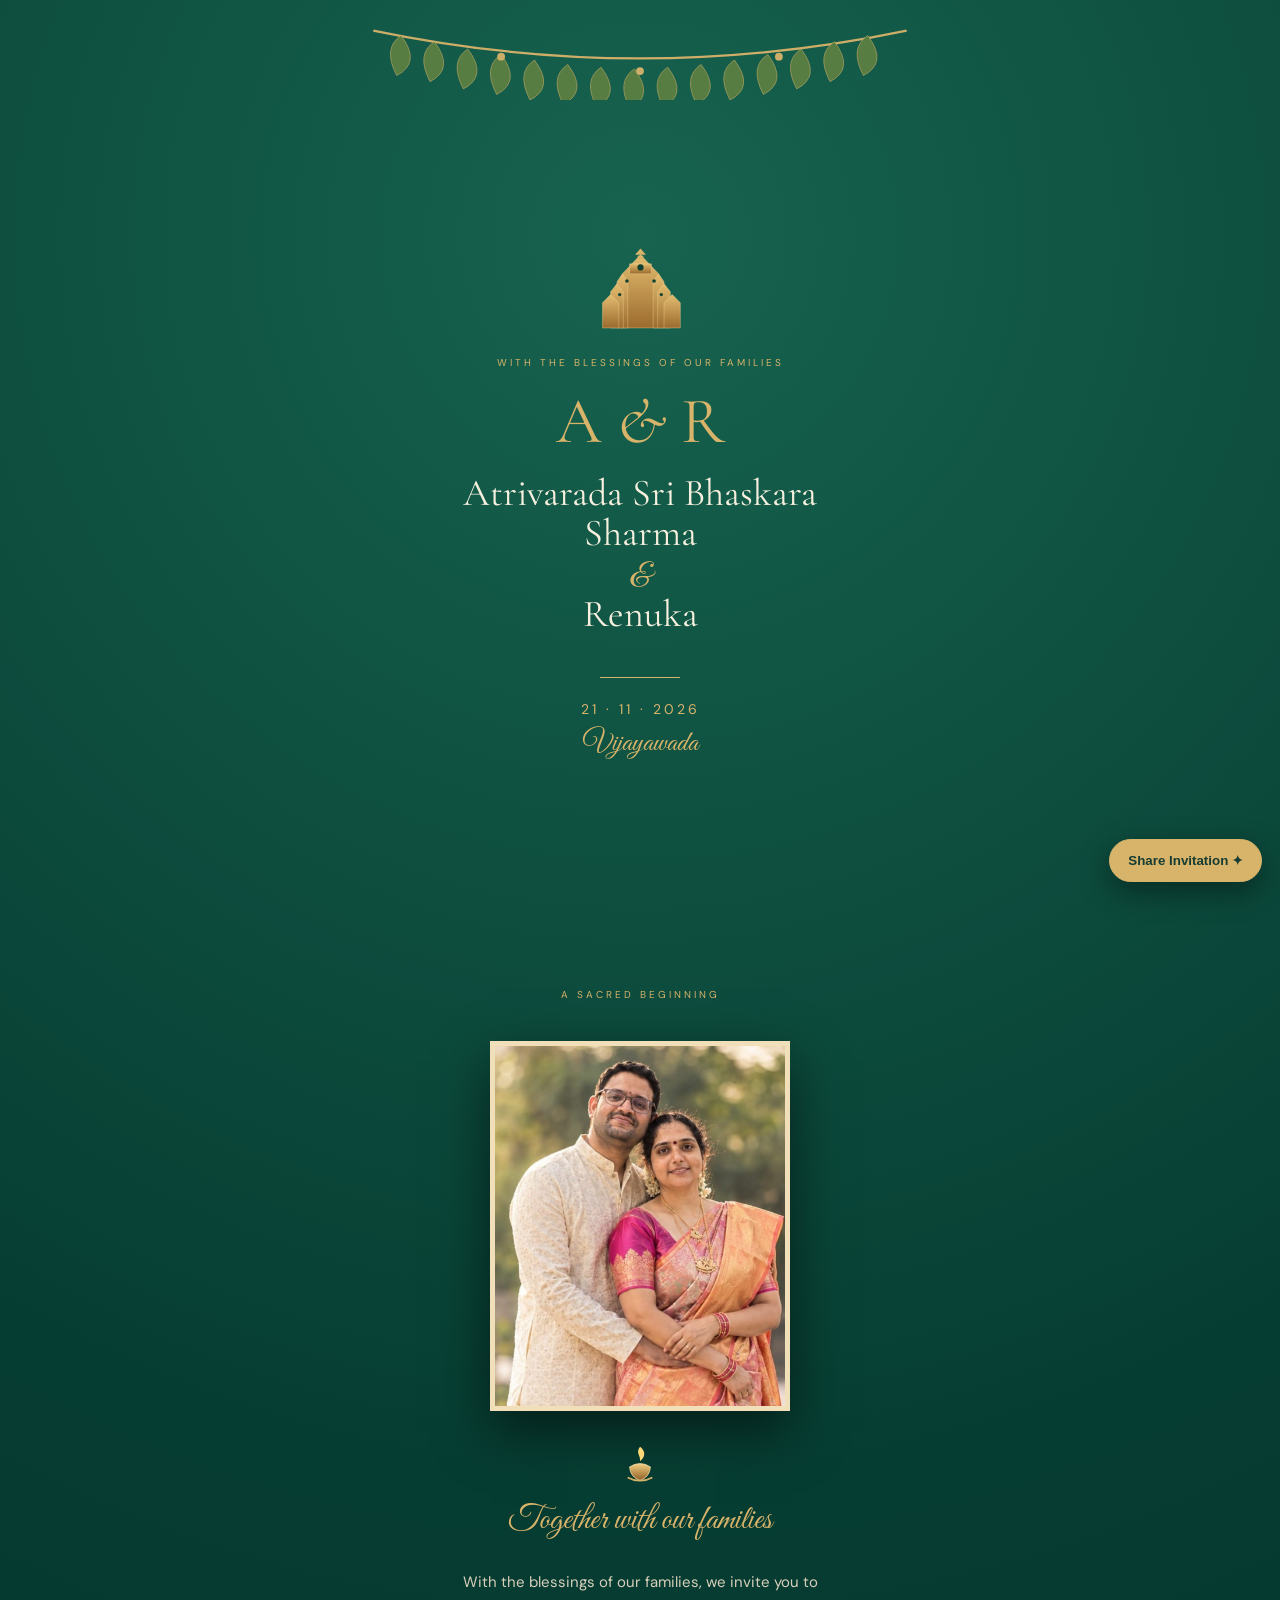
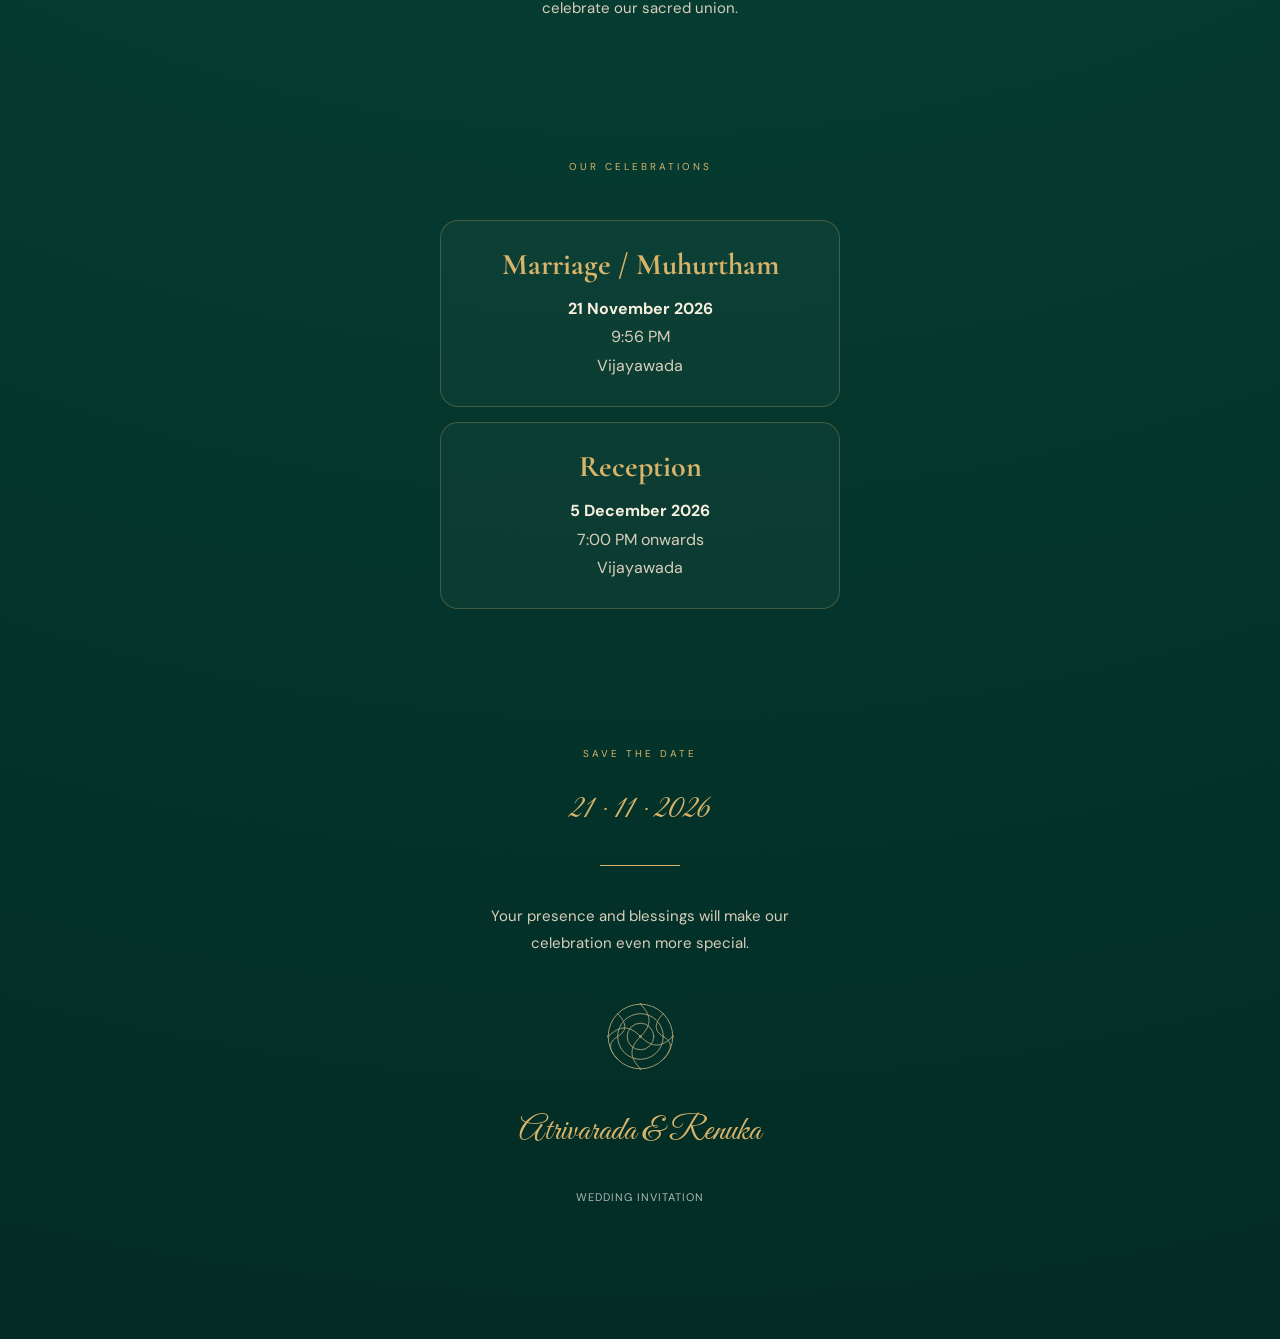
==== i/atrivarada-renuka/index.html @ 67391117 "initial commit" ====
<!doctype html>
<html lang="en">
<head>
<meta charset="utf-8">
<meta name="viewport" content="width=device-width,initial-scale=1">
<meta name="theme-color" content="#042d25">
<meta property="og:title" content="Atrivarada & Renuka — Wedding Invitation">
<meta property="og:description" content="With the blessings of our families, we invite you to celebrate our sacred union.">
<meta property="og:type" content="website">
<title>Atrivarada & Renuka — Wedding Invitation</title>
<link rel="stylesheet" href="../../style.css">
<style>
.public-body{margin:0;background:#021e19;color:#f8f0df;font-family:'DM Sans',sans-serif}
.public-wrap{min-height:100vh;background:radial-gradient(circle at 50% 8%,#17634f,#063d32 45%,#022b24);overflow:hidden}
.public-top{position:relative;height:100px;background:url('../../assets/thoranam.svg') top center/100% 100px no-repeat;opacity:.95}
.public-shell{width:min(520px,100%);margin:0 auto;padding:0 18px 55px;box-sizing:border-box}
.public-card{min-height:calc(100vh - 100px);display:flex;flex-direction:column;align-items:center;text-align:center;justify-content:center;padding:35px 10px;box-sizing:border-box}
.public-card + .public-card{min-height:auto;padding-top:80px}
.public-gopuram{width:145px;height:105px;object-fit:contain;margin-bottom:5px}
.public-kicker{font-size:10px;letter-spacing:3px;color:#d8b36a;margin:8px 0 20px}
.public-monogram{font-family:'Cormorant Garamond',serif;font-size:65px;color:#d8b36a;line-height:1}
.public-names{font-family:'Cormorant Garamond',serif;font-size:38px;line-height:1.05;margin:20px 0}
.public-names i,.public-script{font-family:'Great Vibes',cursive;color:#d8b36a;font-weight:400}
.public-line{width:80px;height:1px;background:#d8b36a;margin:22px auto}
.public-date{font-size:14px;letter-spacing:3px;color:#d8b36a}
.public-city{font-family:'Great Vibes',cursive;font-size:29px;color:#d8b36a;margin-top:7px}
.public-photo{width:min(300px,82vw);height:370px;border:5px solid #f1dfb9;box-shadow:0 20px 50px #0008;margin:20px 0 28px;overflow:hidden;background:#174c3f}
.public-photo img{width:100%;height:100%;object-fit:cover}
.public-script{font-size:34px;margin:8px 0 12px}
.public-copy{max-width:360px;color:#d8cfbb;line-height:1.75;font-size:15px}
.public-events{width:100%;max-width:400px;margin-top:12px}
.public-event{border:1px solid #d8b36a44;border-radius:18px;padding:25px 18px;margin:15px 0;background:#ffffff08}
.public-event h2{font-family:'Cormorant Garamond',serif;font-size:30px;color:#d8b36a;margin:0 0 12px}
.public-event p{margin:0;color:#d8cfbb;line-height:1.8}
.public-event strong{color:#f8f0df}
.public-final{padding-bottom:80px}
.public-kolam{width:95px;height:95px;opacity:.7;margin:18px 0}
.public-share{position:fixed;right:18px;bottom:18px;border:1px solid #d8b36a;background:#d8b36a;color:#173c32;border-radius:999px;padding:13px 18px;font-weight:800;box-shadow:0 10px 30px #0006;cursor:pointer;z-index:20}
.public-toast{position:fixed;left:50%;bottom:78px;transform:translateX(-50%) translateY(15px);background:#fff;color:#173c32;padding:10px 15px;border-radius:999px;font-size:12px;opacity:0;pointer-events:none;transition:.25s;z-index:21;white-space:nowrap}
.public-toast.show{opacity:1;transform:translateX(-50%) translateY(0)}
.public-note{font-size:11px;letter-spacing:1px;color:#aeb9b3;margin-top:25px}
@media(max-width:600px){.public-top{height:75px;background-size:100% 75px}.public-card{min-height:calc(100vh - 75px)}.public-names{font-size:33px}.public-photo{height:340px}.public-share{right:12px;bottom:12px}}
</style>
</head>
<body class="public-body">
<div class="public-wrap">
  <div class="public-top" aria-hidden="true"></div>
  <main class="public-shell">
    <section class="public-card">
      <img class="public-gopuram" src="../../assets/gopuram.svg" alt="Temple gopuram">
      <div class="public-kicker">WITH THE BLESSINGS OF OUR FAMILIES</div>
      <div class="public-monogram">A <i>&amp;</i> R</div>
      <div class="public-names">Atrivarada Sri Bhaskara Sharma<br><span class="public-script">&amp;</span><br>Renuka</div>
      <div class="public-line"></div>
      <div class="public-date">21 · 11 · 2026</div>
      <div class="public-city">Vijayawada</div>
    </section>

    <section class="public-card">
      <div class="public-kicker">A SACRED BEGINNING</div>
      <div class="public-photo"><img src="../../assets/couple-photo.jpg" alt="Atrivarada and Renuka"></div>
      <img src="../../assets/diya.svg" alt="Brass diya" style="width:42px;height:52px;object-fit:contain">
      <div class="public-script">Together with our families</div>
      <p class="public-copy">With the blessings of our families, we invite you to celebrate our sacred union.</p>
    </section>

    <section class="public-card">
      <div class="public-kicker">OUR CELEBRATIONS</div>
      <div class="public-events">
        <div class="public-event"><h2>Marriage / Muhurtham</h2><p><strong>21 November 2026</strong><br>9:56 PM<br>Vijayawada</p></div>
        <div class="public-event"><h2>Reception</h2><p><strong>5 December 2026</strong><br>7:00 PM onwards<br>Vijayawada</p></div>
      </div>
    </section>

    <section class="public-card public-final">
      <div class="public-kicker">SAVE THE DATE</div>
      <div class="public-script">21 · 11 · 2026</div>
      <div class="public-line"></div>
      <p class="public-copy">Your presence and blessings will make our celebration even more special.</p>
      <img class="public-kolam" src="../../assets/kolam.svg" alt="Kolam pattern">
      <div class="public-script">Atrivarada &amp; Renuka</div>
      <div class="public-note">WEDDING INVITATION</div>
    </section>
  </main>
  <button class="public-share" id="shareBtn">Share Invitation ✦</button>
  <div class="public-toast" id="toast">Invitation link copied</div>
</div>
<script>
const shareData={title:'Atrivarada & Renuka — Wedding Invitation',text:'You are warmly invited to celebrate the wedding of Atrivarada & Renuka.',url:window.location.href};
document.getElementById('shareBtn').addEventListener('click',async()=>{
 try{
  if(navigator.share){await navigator.share(shareData);return;}
  await navigator.clipboard.writeText(window.location.href);
  const t=document.getElementById('toast');t.classList.add('show');setTimeout(()=>t.classList.remove('show'),2200);
 }catch(e){}
});
</script>
</body>
</html>
---- style.css ----
@import url('https://fonts.googleapis.com/css2?family=Cormorant+Garamond:wght@400;500;600&family=DM+Sans:wght@400;500;600;700&family=Great+Vibes&display=swap');
:root{--ink:#17241f;--muted:#68756f;--line:#dfe5e1;--green:#063d32;--deep:#022b24;--gold:#d8b36a;--cream:#fff7e5;--soft:#f3f6f3}
*{box-sizing:border-box}html{scroll-behavior:smooth}body{margin:0;background:#f5f7f5;color:var(--ink);font-family:'DM Sans',sans-serif}.topbar{height:72px;background:#fff;display:flex;align-items:center;gap:30px;padding:0 5vw;border-bottom:1px solid var(--line);position:sticky;top:0;z-index:40}.brand{font-weight:700;color:var(--ink);text-decoration:none;font-size:19px}.brand span{color:var(--gold)}nav{display:flex;gap:24px;flex:1}nav a{color:#53605b;text-decoration:none;font-size:14px}.nav-cta,.primary{border:0;background:var(--green);color:#fff;border-radius:10px;padding:12px 18px;font-weight:600;cursor:pointer}.secondary{display:inline-flex;align-items:center;justify-content:center;text-decoration:none;border:1px solid #cfd8d3;background:#fff;color:var(--ink);border-radius:10px;padding:11px 17px;cursor:pointer}
.hero{min-height:720px;padding:90px 7vw;display:grid;grid-template-columns:1.05fr .95fr;align-items:center;background:linear-gradient(135deg,#fbfcfa,#edf2ee)}.eyebrow{font-size:11px;letter-spacing:3px;color:#75817c;font-weight:700}.hero h1{font-family:'Cormorant Garamond';font-weight:500;font-size:clamp(52px,7vw,88px);line-height:.9;margin:20px 0}.hero h1 em{font-family:'Great Vibes';font-size:1.05em;color:#9b7029}.hero p{max-width:570px;color:#5f6c66;font-size:18px;line-height:1.7}.hero-actions{display:flex;gap:12px;margin:28px 0;flex-wrap:wrap}.trust{font-size:12px;color:#7d8a84}.trust span{color:var(--gold)}
.hero-showcase{display:flex;justify-content:center;position:relative}.glow{position:absolute;width:330px;height:330px;background:#d8b36a33;filter:blur(65px);border-radius:50%}.show-phone,.phone{background:#101614;border:8px solid #101614;border-radius:36px;padding:6px;box-shadow:0 28px 70px #14372c30;position:relative}.show-phone{width:310px;transform:rotate(3deg)}.show-screen{height:560px;border-radius:27px;background:radial-gradient(circle at 50% 15%,#17634f,#063d32 55%,#022b24);color:var(--cream);display:flex;align-items:center;justify-content:center;flex-direction:column;text-align:center;padding:25px}.temple-top,.p-temple{font-size:25px;color:var(--gold);letter-spacing:4px}.show-kicker,.p-kicker{font-size:8px;letter-spacing:3px;color:var(--gold);margin-top:25px}.show-monogram{font-family:'Cormorant Garamond';font-size:78px;color:var(--gold);margin:20px}.show-monogram i,.p-monogram i{font-family:'Great Vibes';font-size:38px}.show-names{font-family:'Cormorant Garamond';font-size:28px;line-height:1.05}.show-names span{font-family:'Great Vibes';color:var(--gold);font-size:25px}.gold-line{width:90px;height:1px;background:var(--gold);margin:18px auto}.show-date{letter-spacing:2px;color:var(--gold)}.show-place,.art-place{font-family:'Great Vibes';font-size:29px;color:var(--gold);margin-top:5px}.mandapam{margin-top:32px;color:#d8b36a99;font-size:24px}
.section,.builder-section{padding:90px 7vw;max-width:1400px;margin:auto}.section-head{display:flex;justify-content:space-between;align-items:end;margin-bottom:35px}.section h2,.builder-section h2{font-family:'Cormorant Garamond';font-size:50px;font-weight:500;margin:10px 0}.pill{padding:8px 12px;background:#fff;border:1px solid var(--line);border-radius:999px;font-size:12px;color:#65716c}
.template-grid{display:grid;grid-template-columns:repeat(3,1fr);gap:22px}.template-card{background:#fff;border:1px solid var(--line);border-radius:16px;overflow:hidden;transition:.25s}.template-card:hover,.template-card.selected{transform:translateY(-4px);box-shadow:0 16px 38px #172b2220}.template-art{height:390px;display:flex;flex-direction:column;align-items:center;justify-content:center;text-align:center;position:relative;overflow:hidden}.template-art:before,.show-screen:before,.phone-screen:before{content:"";position:absolute;inset:12px;border:1px solid #d8b36a55;border-radius:18px;pointer-events:none}.emerald{background:radial-gradient(circle at 50% 10%,#17634f,#063d32 55%,#022b24);color:var(--cream)}.maroon{background:radial-gradient(circle at 50% 10%,#8d333a,#4b161d 60%,#290a10);color:#fff3e6}.ivory{background:linear-gradient(135deg,#fffaf0,#eadfc9);color:#382f27}.arch{font-size:25px;color:var(--gold);margin-bottom:18px}.art-kicker{font-size:8px;letter-spacing:3px;opacity:.8}.art-names{font-family:'Cormorant Garamond';font-size:37px;line-height:.95;margin:24px 0}.art-names i{font-family:'Great Vibes';font-size:26px;color:var(--gold)}.art-date{font-size:11px;letter-spacing:2px}.template-info{padding:17px;display:flex;justify-content:space-between;align-items:center;gap:10px}.template-info h3{margin:0 0 5px;font-size:16px}.template-info p{margin:0;color:var(--muted);font-size:12px}.use-template{background:none;border:0;color:#356b59;font-weight:700;font-size:12px;cursor:pointer}
.builder-section{background:#eff3f0;max-width:none}.builder-section>.section-head,.builder{max-width:1250px;margin-left:auto;margin-right:auto}.builder{display:grid;grid-template-columns:1fr 1fr;gap:35px;align-items:start}.editor{background:#fff;border:1px solid var(--line);border-radius:18px;padding:22px}.editor-tabs{display:flex;gap:5px;border-bottom:1px solid var(--line);padding-bottom:12px;margin-bottom:20px;overflow:auto}.tab{white-space:nowrap;border:0;background:#f3f6f3;padding:9px 11px;border-radius:8px;color:#68746f;cursor:pointer}.tab.active{background:#e1ede7;color:#214d3d;font-weight:700}.tab-panel{display:none}.tab-panel.active{display:block}.editor label{display:block;font-size:12px;color:#65716c;margin:14px 0}.editor input,.editor textarea,.editor select{display:block;width:100%;margin-top:6px;border:1px solid #d5ddd8;border-radius:9px;padding:12px;background:#fff;font-size:15px}.editor textarea{min-height:90px;resize:vertical}.event-editor{padding:14px;border:1px solid var(--line);border-radius:12px;margin-bottom:12px}.event-editor>b{font-family:'Cormorant Garamond';font-size:22px;color:var(--green)}.helper{font-size:12px;color:#8a9690;line-height:1.5;margin-top:10px}.photo-preview{height:170px;border:1px dashed #b9c6bf;border-radius:12px;margin-top:15px;display:flex;align-items:center;justify-content:center;color:#87938d;overflow:hidden}.photo-preview img{width:100%;height:100%;object-fit:cover}.publish-box{text-align:center;padding:35px 10px}.publish-icon{font-size:34px;color:var(--gold)}.publish-box h3{font-family:'Cormorant Garamond';font-size:30px}.publish-box p{color:var(--muted);font-size:14px;line-height:1.6}.generated{margin-top:15px;color:#356b59;font-size:13px;word-break:break-all}.editor-footer{display:flex;justify-content:space-between;margin-top:20px}
.preview-area{display:flex;flex-direction:column;align-items:center}.preview-label{font-size:10px;letter-spacing:2px;color:#7a8781;margin-bottom:10px}.phone{width:min(370px,100%);padding:7px}.phone-screen{min-height:670px;border-radius:27px;background:radial-gradient(circle at 50% 12%,#17634f,#063d32 52%,#022b24);color:var(--cream);position:relative;overflow:hidden}.preview-page{display:none;min-height:670px;padding:45px 24px 30px;align-items:center;justify-content:center;flex-direction:column;text-align:center;animation:pageIn .55s ease}.preview-page.active{display:flex}@keyframes pageIn{from{opacity:0;transform:translateY(12px)}to{opacity:1;transform:none}}.p-monogram{font-family:'Cormorant Garamond';font-size:66px;color:var(--gold);margin:20px}.p-names{font-family:'Cormorant Garamond';font-size:24px;line-height:1.08;max-width:270px}.p-names i{color:var(--gold)}.p-line{width:70px;height:1px;background:var(--gold);margin:17px}.p-date{color:var(--gold);letter-spacing:2px}.p-city{font-family:'Great Vibes';font-size:27px;color:var(--gold);margin-top:6px}.preview-open{margin-top:30px;border:1px solid var(--gold);background:#d8b36a16;color:var(--cream);border-radius:999px;padding:12px 20px;cursor:pointer}.story-photo{width:175px;height:220px;border:5px solid #f1dfb9;background:linear-gradient(145deg,#174c3f,#927044);display:flex;align-items:center;justify-content:center;font-family:'Cormorant Garamond';font-size:21px;white-space:pre-line;overflow:hidden;box-shadow:0 16px 35px #0007}.story-photo img{width:100%;height:100%;object-fit:cover}.p-script{font-family:'Great Vibes';font-size:31px;color:var(--gold);margin-top:22px}.story-page p,.final-page p{max-width:270px;color:#d8cfbb;line-height:1.6;font-size:14px}.events-page h3{font-family:'Cormorant Garamond';font-size:28px;color:var(--gold);margin:22px 0 5px}.events-page p{font-size:13px;line-height:1.6;color:#d8cfbb}.events-page p b{color:var(--cream)}.event-divider{color:var(--gold);margin:12px}.countdown{display:flex;gap:7px;margin:22px 0}.countdown span{border:1px solid #d8b36a55;border-radius:10px;padding:9px 7px;min-width:55px}.countdown b{display:block;color:var(--gold);font-size:22px}.countdown small{font-size:8px;letter-spacing:1px}.lotus{font-size:30px;color:var(--gold);margin:20px}.preview-controls{display:flex;gap:14px;align-items:center;margin-top:14px}.preview-controls button{width:40px;height:40px;border-radius:50%;border:1px solid #c8d2cd;background:#fff;cursor:pointer}.preview-controls div{display:flex;gap:5px}.preview-controls span{width:6px;height:6px;border-radius:50%;background:#c5cec9}.preview-controls span.active{background:var(--gold)}
.pricing{background:#fff}.price-grid{display:grid;grid-template-columns:repeat(3,1fr);gap:18px}.price{border:1px solid var(--line);border-radius:16px;padding:28px;background:#fff}.price.featured{border:2px solid var(--gold)}.price span{font-size:10px;letter-spacing:2px;color:#8a9690}.price h3{font-family:'Cormorant Garamond';font-size:30px;margin:12px 0}.price strong{font-size:34px}.price p{color:var(--muted);line-height:1.8;font-size:14px}.price button{margin-top:10px}footer{padding:30px 7vw;background:#15231f;color:#fff;display:flex;justify-content:space-between;font-size:13px}footer span{color:#aeb9b3}
@media(max-width:850px){nav{display:none}.hero{grid-template-columns:1fr;text-align:center;padding-top:70px}.hero p{margin-left:auto;margin-right:auto}.hero-actions{justify-content:center}.template-grid,.price-grid,.builder{grid-template-columns:1fr}.section-head{align-items:start;gap:15px;flex-direction:column}.topbar{padding:0 20px}.nav-cta{margin-left:auto}.show-phone{transform:none}.builder-section{padding-left:20px;padding-right:20px}.section{padding-left:20px;padding-right:20px}}
@media(prefers-reduced-motion:reduce){html{scroll-behavior:auto}.preview-page.active{animation:none}}

/* --- Strong South Indian visual identity --- */
body{background:#eee8dc}
.hero{position:relative;overflow:hidden}
.hero:after{content:"";position:absolute;inset:0;pointer-events:none;background:linear-gradient(90deg,transparent 0 96%,#d8b36a 96% 96.3%,transparent 96.3%),linear-gradient(0deg,transparent 0 97%,#d8b36a 97% 97.3%,transparent 97.3%);opacity:.18}
.hero-thoranam{position:absolute;top:0;left:0;right:0;z-index:2;opacity:.95}.hero-thoranam img{width:100%;height:105px;object-fit:cover;object-position:top}
.hero-copy{position:relative;z-index:3}.hero-showcase{position:relative;z-index:3}
.gopuram-mini{width:130px;height:90px;overflow:hidden;margin-bottom:-8px;opacity:.95}.gopuram-mini img{width:100%;height:100%;object-fit:contain}
.show-screen{position:relative;overflow:hidden}.show-screen:after{content:"";position:absolute;inset:25px;border:1px solid #d8b36a44;border-radius:20px;pointer-events:none}
.show-screen .show-kicker,.show-screen .show-monogram,.show-screen .show-names,.show-screen .gold-line,.show-screen .show-date,.show-screen .show-place,.show-screen .mandapam{position:relative;z-index:2}
.template-art{position:relative}.template-gopuram{position:absolute;width:145px;height:105px;top:15px;opacity:.8}.mini-kolam{position:absolute;bottom:10px;width:65px;height:65px;opacity:.55}.mini-kolam img{width:100%;height:100%}.hanging-bells{position:absolute;top:5px;left:0;right:0;display:flex;justify-content:space-around;opacity:.65}.hanging-bells img{width:45px;height:55px}.mini-diya{position:absolute;bottom:8px;right:10px;width:65px}.mini-diya img{width:100%}
.heritage{position:relative;overflow:hidden;background:radial-gradient(circle at 50% 30%,#0b4c3d,#032c25 62%,#021e19);color:var(--cream);min-height:690px;padding:85px 7vw;display:flex;justify-content:center;text-align:center}.heritage-bg{position:absolute;inset:0;background-image:url('assets/thoranam.svg');background-size:100% 125px;background-repeat:no-repeat;background-position:top center;opacity:.42}.heritage-content{position:relative;z-index:2;max-width:760px}.gold-eyebrow{color:var(--gold)}.heritage h2{font-family:'Cormorant Garamond';font-size:54px;font-weight:500;line-height:.98;margin:18px 0}.heritage h2 em{font-family:'Great Vibes';color:var(--gold);font-weight:400}.heritage p{max-width:600px;margin:0 auto;color:#d8cfbb;line-height:1.7}.heritage-motifs{display:flex;align-items:end;justify-content:center;gap:40px;height:145px}.heritage-motifs img{object-fit:contain}.heritage-motifs img:nth-child(1),.heritage-motifs img:nth-child(3){width:58px;height:78px}.heritage-motifs img:nth-child(2){width:190px;height:135px}.heritage-kolam{width:110px;height:110px;margin:30px auto 0;opacity:.7}.heritage-kolam img{width:100%;height:100%}
.phone-screen{position:relative}.preview-gopuram{width:105px;height:78px;object-fit:contain;margin-top:-18px;opacity:.92}.preview-diya{width:40px;height:50px;object-fit:contain;margin-top:15px}.preview-kolam{width:60px;height:60px;object-fit:contain;margin:14px 0;opacity:.6}
.theme-maroon{background:radial-gradient(circle at 50% 12%,#96383c,#4b161d 55%,#290a10)}.theme-ivory{background:linear-gradient(135deg,#fff9ed,#e8ddc6);color:#382f27}.theme-ivory .p-kicker,.theme-ivory .p-date,.theme-ivory .p-city,.theme-ivory .p-script,.theme-ivory .p-temple{color:#8d6527}.theme-ivory .p-line{background:#a67a35}
@media(max-width:850px){.hero-thoranam img{height:75px}.heritage{padding:70px 20px}.heritage h2{font-size:43px}.heritage-motifs{gap:20px}.heritage-motifs img:nth-child(2){width:150px}}
.share-url{display:inline-block;margin:8px 0 12px;color:#356b59;font-weight:700;word-break:break-all}.share-copy{margin-right:5px}
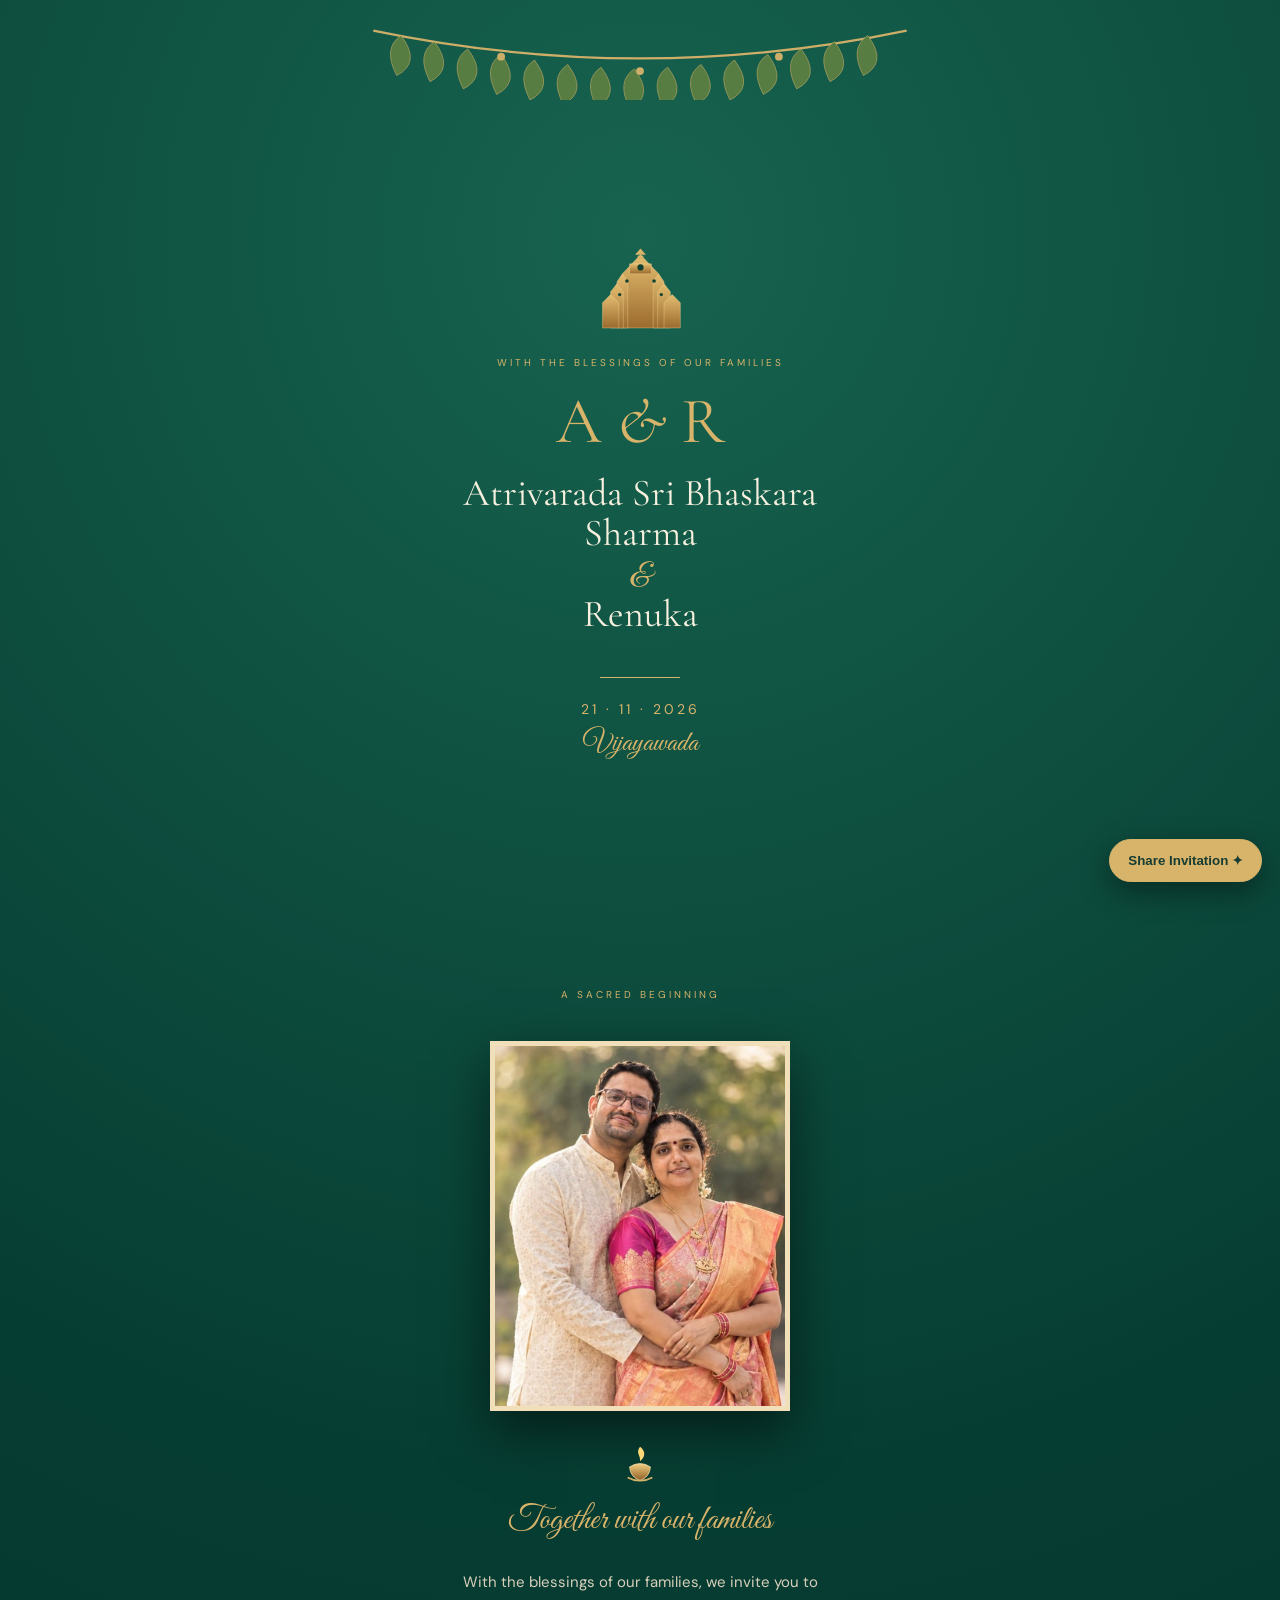
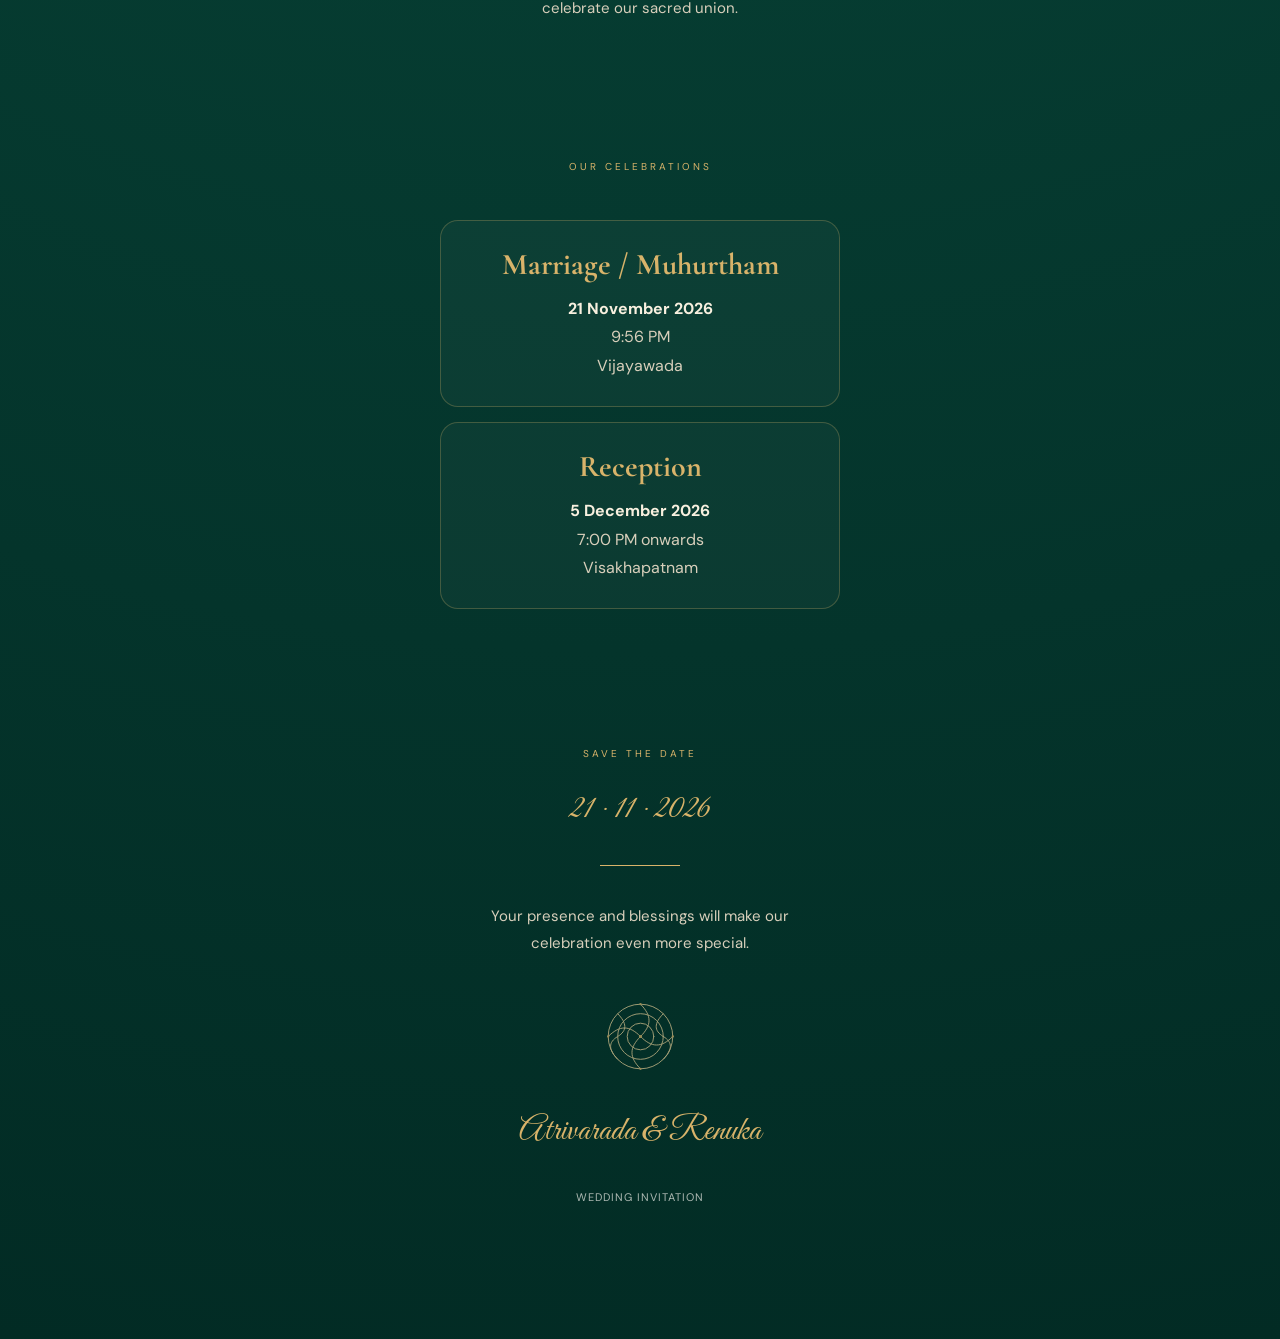
==== commit e1c751d7: "updated reception venue" ====
--- a/i/atrivarada-renuka/index.html
+++ b/i/atrivarada-renuka/index.html
@@ -68,7 +68,7 @@
       <div class="public-kicker">OUR CELEBRATIONS</div>
       <div class="public-events">
         <div class="public-event"><h2>Marriage / Muhurtham</h2><p><strong>21 November 2026</strong><br>9:56 PM<br>Vijayawada</p></div>
-        <div class="public-event"><h2>Reception</h2><p><strong>5 December 2026</strong><br>7:00 PM onwards<br>Vijayawada</p></div>
+        <div class="public-event"><h2>Reception</h2><p><strong>5 December 2026</strong><br>7:00 PM onwards<br>Visakhapatnam</p></div>
       </div>
     </section>
 
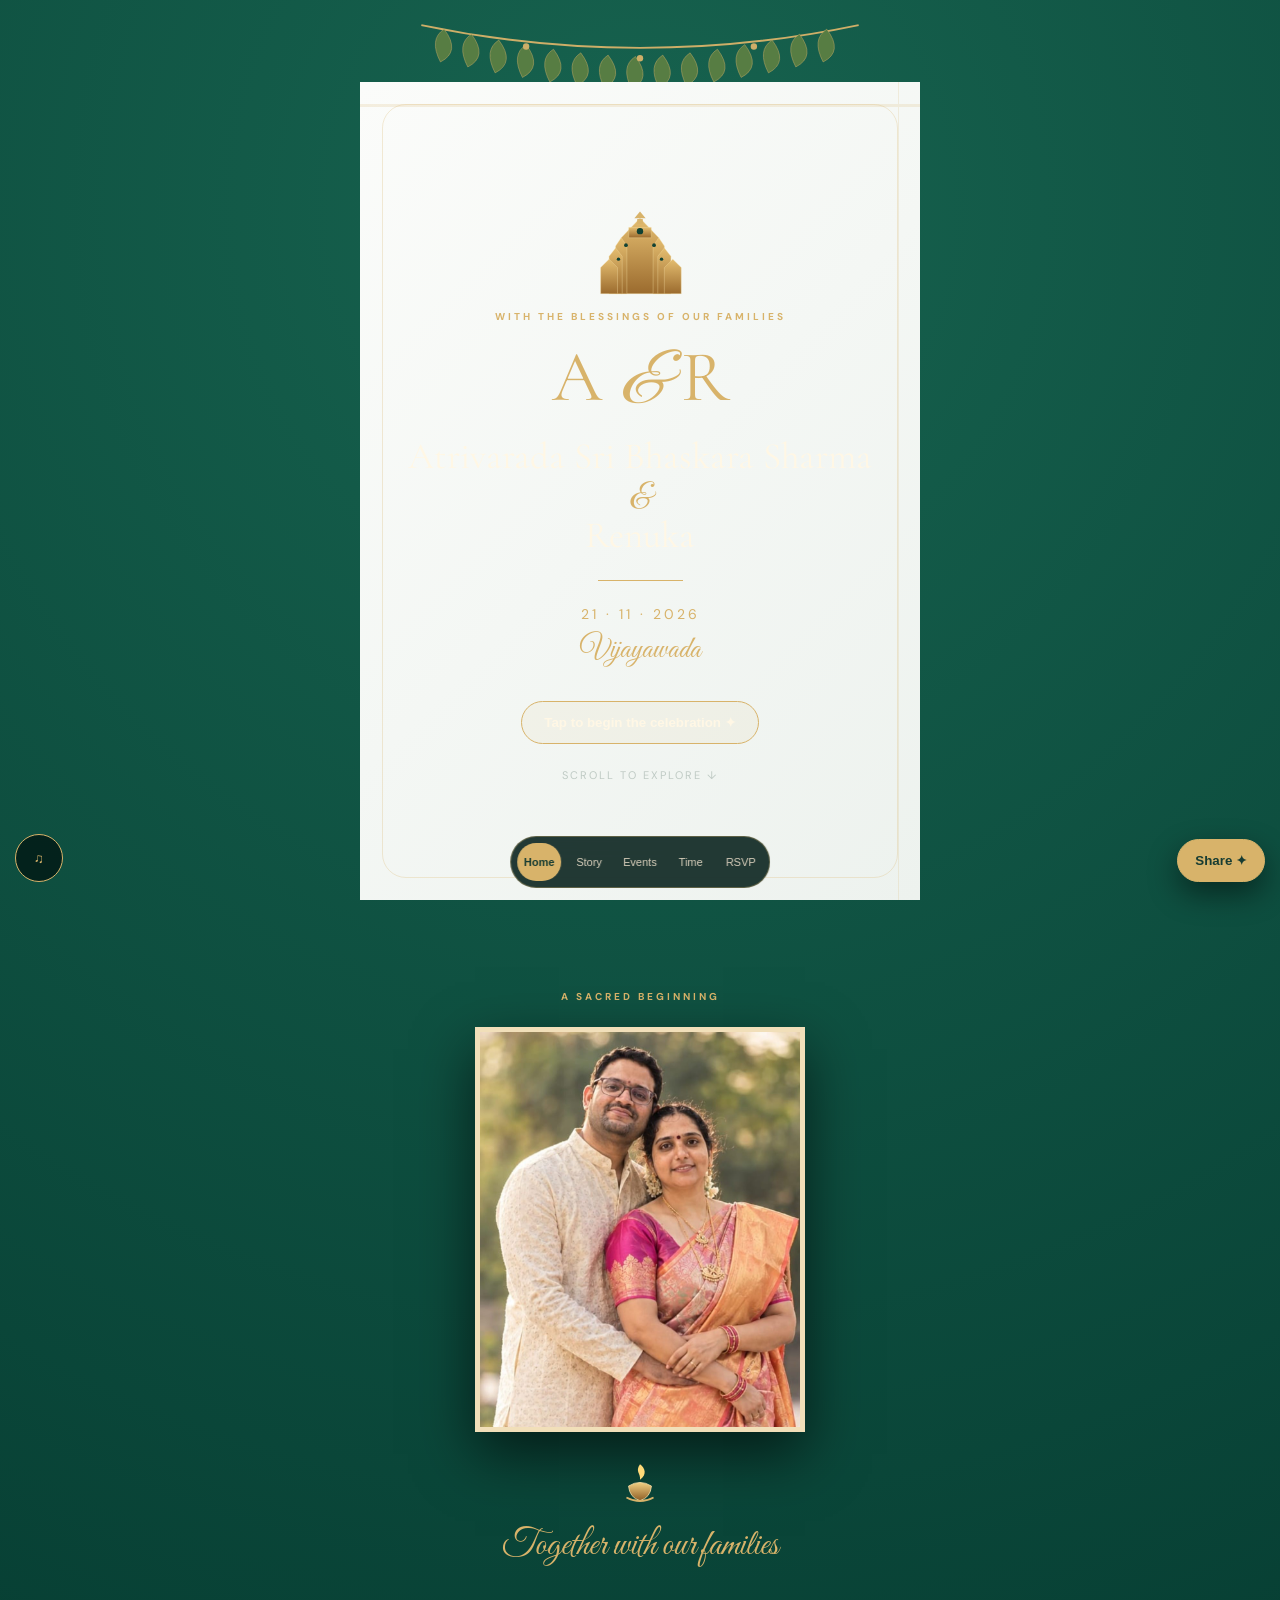
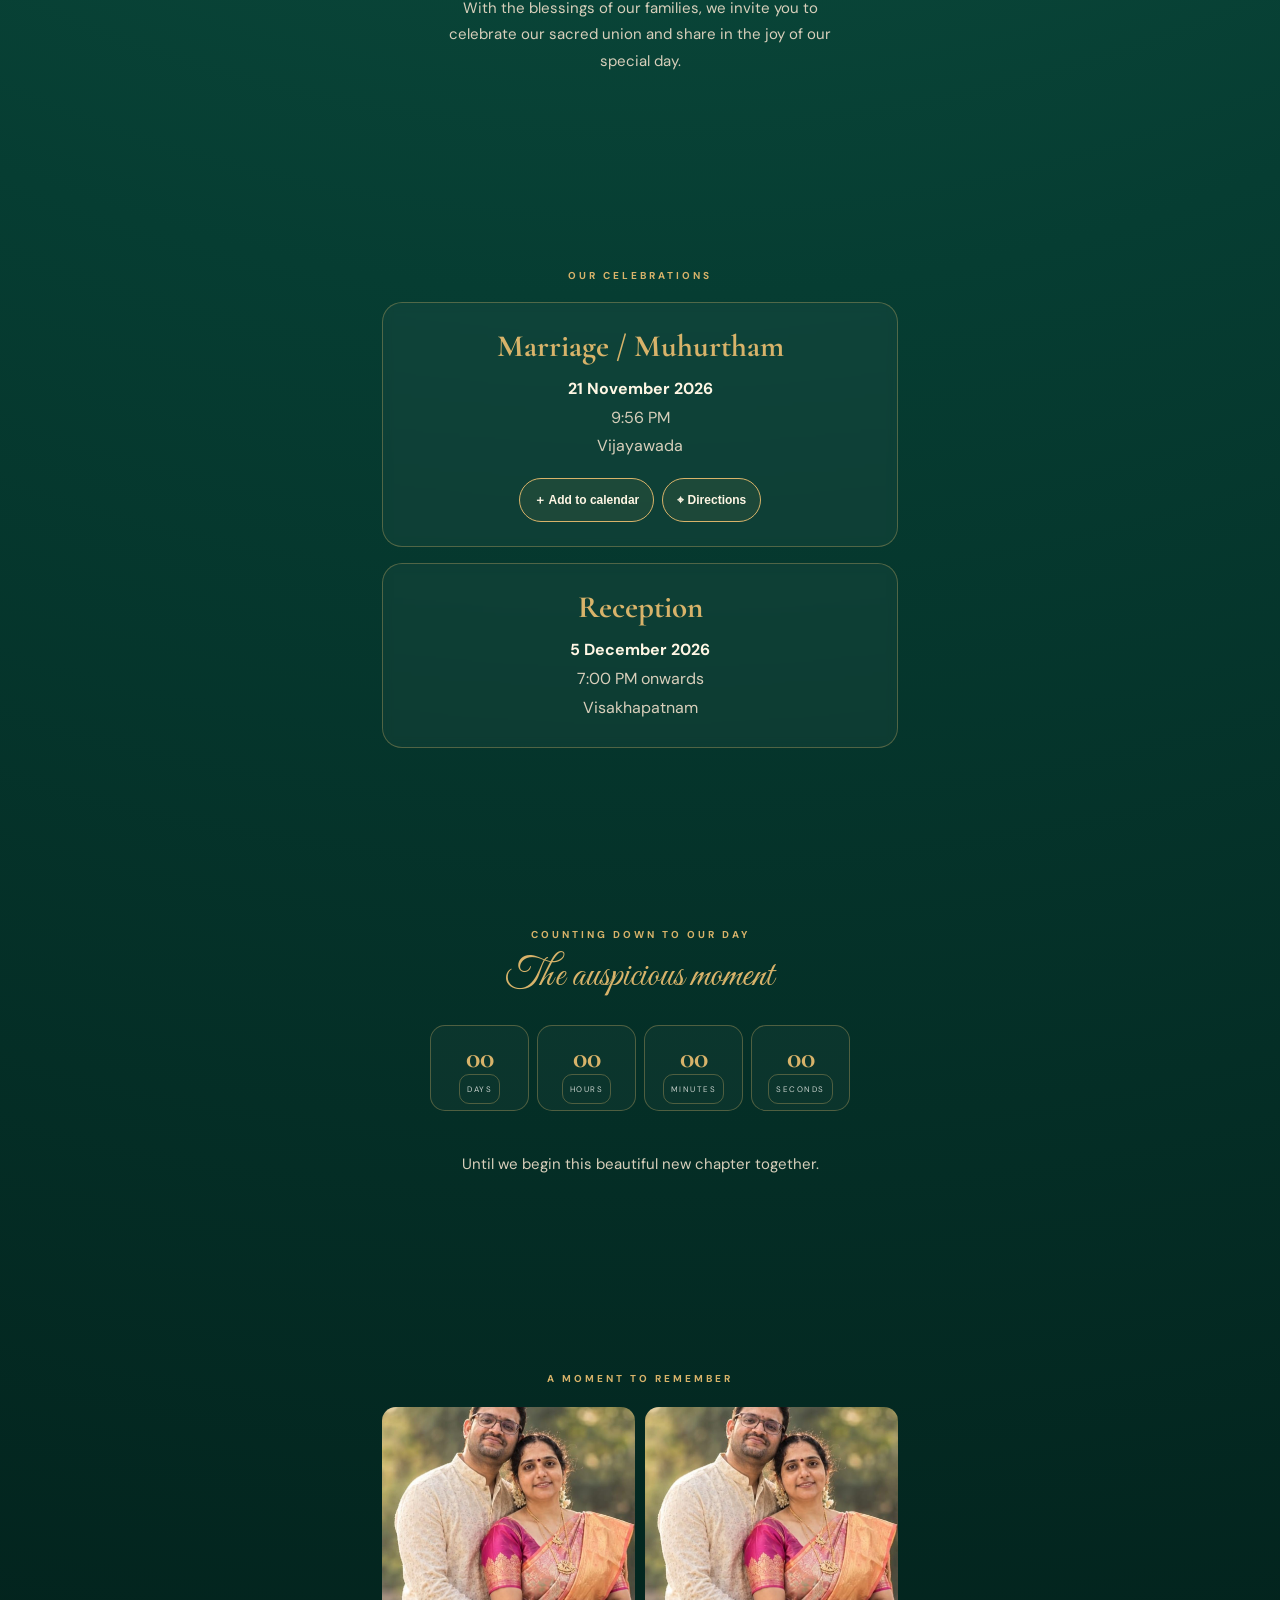
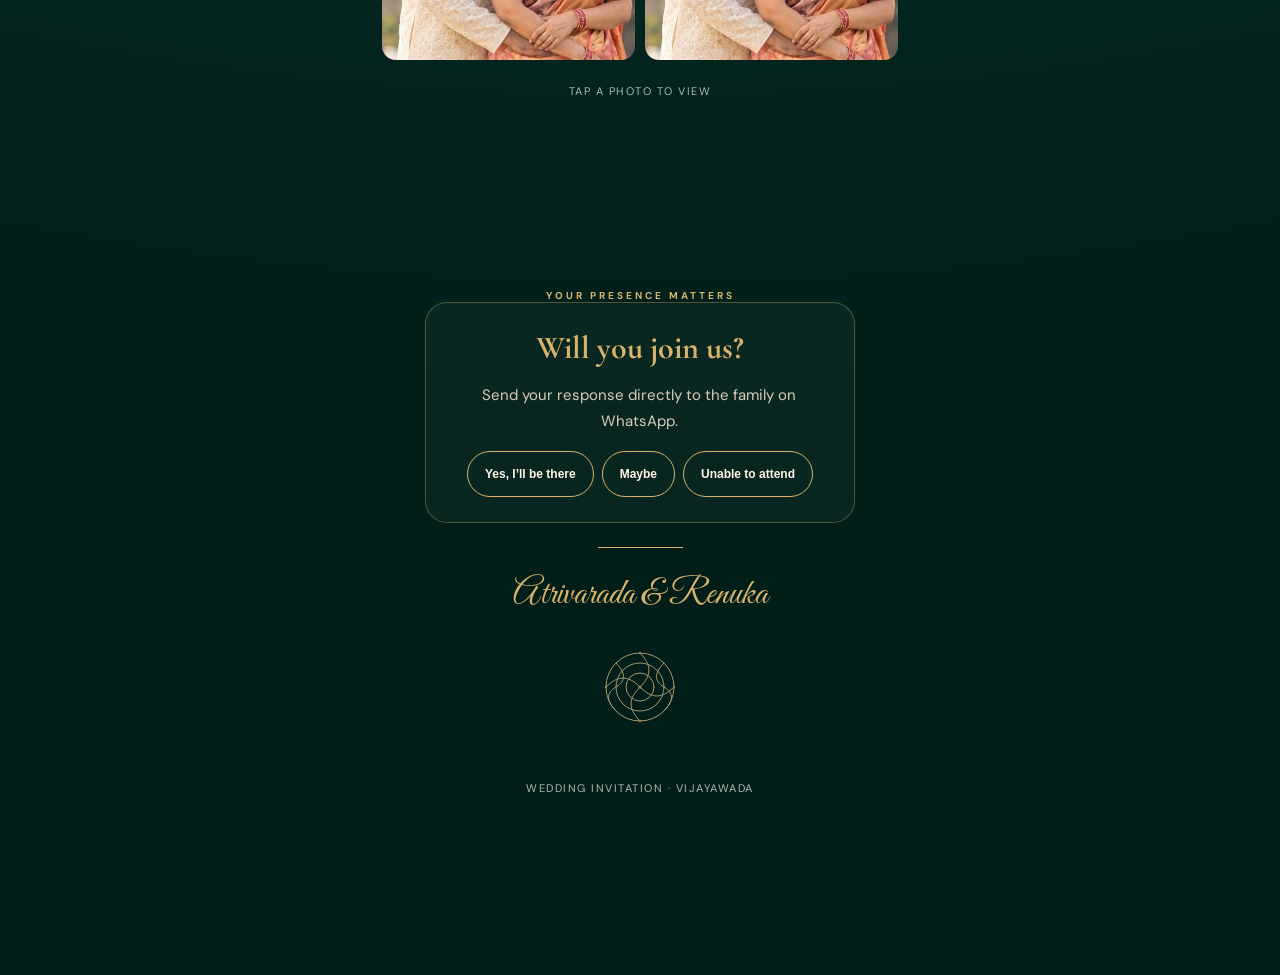
==== commit 0f2da406: "interactive" ====
--- a/i/atrivarada-renuka/index.html
+++ b/i/atrivarada-renuka/index.html
@@ -1,99 +1,57 @@
 <!doctype html>
 <html lang="en">
 <head>
-<meta charset="utf-8">
-<meta name="viewport" content="width=device-width,initial-scale=1">
-<meta name="theme-color" content="#042d25">
-<meta property="og:title" content="Atrivarada & Renuka — Wedding Invitation">
-<meta property="og:description" content="With the blessings of our families, we invite you to celebrate our sacred union.">
-<meta property="og:type" content="website">
+<meta charset="utf-8"><meta name="viewport" content="width=device-width,initial-scale=1,viewport-fit=cover">
+<meta name="theme-color" content="#021e19"><meta name="description" content="Wedding invitation of Atrivarada Sri Bhaskara Sharma & Renuka — Vijayawada, 21 November 2026.">
+<meta property="og:title" content="Atrivarada & Renuka — Wedding Invitation"><meta property="og:description" content="You are warmly invited to celebrate the wedding of Atrivarada & Renuka."><meta property="og:type" content="website">
 <title>Atrivarada & Renuka — Wedding Invitation</title>
-<link rel="stylesheet" href="../../style.css">
-<style>
-.public-body{margin:0;background:#021e19;color:#f8f0df;font-family:'DM Sans',sans-serif}
-.public-wrap{min-height:100vh;background:radial-gradient(circle at 50% 8%,#17634f,#063d32 45%,#022b24);overflow:hidden}
-.public-top{position:relative;height:100px;background:url('../../assets/thoranam.svg') top center/100% 100px no-repeat;opacity:.95}
-.public-shell{width:min(520px,100%);margin:0 auto;padding:0 18px 55px;box-sizing:border-box}
-.public-card{min-height:calc(100vh - 100px);display:flex;flex-direction:column;align-items:center;text-align:center;justify-content:center;padding:35px 10px;box-sizing:border-box}
-.public-card + .public-card{min-height:auto;padding-top:80px}
-.public-gopuram{width:145px;height:105px;object-fit:contain;margin-bottom:5px}
-.public-kicker{font-size:10px;letter-spacing:3px;color:#d8b36a;margin:8px 0 20px}
-.public-monogram{font-family:'Cormorant Garamond',serif;font-size:65px;color:#d8b36a;line-height:1}
-.public-names{font-family:'Cormorant Garamond',serif;font-size:38px;line-height:1.05;margin:20px 0}
-.public-names i,.public-script{font-family:'Great Vibes',cursive;color:#d8b36a;font-weight:400}
-.public-line{width:80px;height:1px;background:#d8b36a;margin:22px auto}
-.public-date{font-size:14px;letter-spacing:3px;color:#d8b36a}
-.public-city{font-family:'Great Vibes',cursive;font-size:29px;color:#d8b36a;margin-top:7px}
-.public-photo{width:min(300px,82vw);height:370px;border:5px solid #f1dfb9;box-shadow:0 20px 50px #0008;margin:20px 0 28px;overflow:hidden;background:#174c3f}
-.public-photo img{width:100%;height:100%;object-fit:cover}
-.public-script{font-size:34px;margin:8px 0 12px}
-.public-copy{max-width:360px;color:#d8cfbb;line-height:1.75;font-size:15px}
-.public-events{width:100%;max-width:400px;margin-top:12px}
-.public-event{border:1px solid #d8b36a44;border-radius:18px;padding:25px 18px;margin:15px 0;background:#ffffff08}
-.public-event h2{font-family:'Cormorant Garamond',serif;font-size:30px;color:#d8b36a;margin:0 0 12px}
-.public-event p{margin:0;color:#d8cfbb;line-height:1.8}
-.public-event strong{color:#f8f0df}
-.public-final{padding-bottom:80px}
-.public-kolam{width:95px;height:95px;opacity:.7;margin:18px 0}
-.public-share{position:fixed;right:18px;bottom:18px;border:1px solid #d8b36a;background:#d8b36a;color:#173c32;border-radius:999px;padding:13px 18px;font-weight:800;box-shadow:0 10px 30px #0006;cursor:pointer;z-index:20}
-.public-toast{position:fixed;left:50%;bottom:78px;transform:translateX(-50%) translateY(15px);background:#fff;color:#173c32;padding:10px 15px;border-radius:999px;font-size:12px;opacity:0;pointer-events:none;transition:.25s;z-index:21;white-space:nowrap}
-.public-toast.show{opacity:1;transform:translateX(-50%) translateY(0)}
-.public-note{font-size:11px;letter-spacing:1px;color:#aeb9b3;margin-top:25px}
-@media(max-width:600px){.public-top{height:75px;background-size:100% 75px}.public-card{min-height:calc(100vh - 75px)}.public-names{font-size:33px}.public-photo{height:340px}.public-share{right:12px;bottom:12px}}
-</style>
+<link rel="stylesheet" href="../../style.css"><link rel="stylesheet" href="invitation.css">
 </head>
-<body class="public-body">
-<div class="public-wrap">
-  <div class="public-top" aria-hidden="true"></div>
-  <main class="public-shell">
-    <section class="public-card">
-      <img class="public-gopuram" src="../../assets/gopuram.svg" alt="Temple gopuram">
-      <div class="public-kicker">WITH THE BLESSINGS OF OUR FAMILIES</div>
-      <div class="public-monogram">A <i>&amp;</i> R</div>
-      <div class="public-names">Atrivarada Sri Bhaskara Sharma<br><span class="public-script">&amp;</span><br>Renuka</div>
-      <div class="public-line"></div>
-      <div class="public-date">21 · 11 · 2026</div>
-      <div class="public-city">Vijayawada</div>
+<body>
+<div class="invite" id="top">
+  <div class="thoranam" aria-hidden="true"></div><div class="petals" aria-hidden="true"></div>
+  <main class="invite-shell">
+    <section class="screen hero reveal visible" data-section="home" id="home">
+      <div class="frame"></div><img class="gopuram" src="../../assets/gopuram.svg" alt="Temple gopuram">
+      <div class="kicker">WITH THE BLESSINGS OF OUR FAMILIES</div><div class="monogram">A <i>&amp;</i> R</div>
+      <div class="names">Atrivarada Sri Bhaskara Sharma<br><span class="script">&amp;</span><br>Renuka</div>
+      <div class="goldline"></div><div class="date">21 · 11 · 2026</div><div class="city">Vijayawada</div>
+      <button class="hint" data-go="story">Tap to begin the celebration ✦</button><div class="scroll-cue">SCROLL TO EXPLORE ↓</div>
     </section>
 
-    <section class="public-card">
-      <div class="public-kicker">A SACRED BEGINNING</div>
-      <div class="public-photo"><img src="../../assets/couple-photo.jpg" alt="Atrivarada and Renuka"></div>
-      <img src="../../assets/diya.svg" alt="Brass diya" style="width:42px;height:52px;object-fit:contain">
-      <div class="public-script">Together with our families</div>
-      <p class="public-copy">With the blessings of our families, we invite you to celebrate our sacred union.</p>
+    <section class="screen reveal" data-section="story" id="story">
+      <div class="kicker">A SACRED BEGINNING</div><div class="photo-wrap"><img src="../../assets/couple-photo.jpg" alt="Atrivarada and Renuka"></div>
+      <img class="diya" src="../../assets/diya.svg" alt="Brass diya"><div class="script" style="font-size:36px;margin:12px 0">Together with our families</div>
+      <p class="copy">With the blessings of our families, we invite you to celebrate our sacred union and share in the joy of our special day.</p>
     </section>
 
-    <section class="public-card">
-      <div class="public-kicker">OUR CELEBRATIONS</div>
-      <div class="public-events">
-        <div class="public-event"><h2>Marriage / Muhurtham</h2><p><strong>21 November 2026</strong><br>9:56 PM<br>Vijayawada</p></div>
-        <div class="public-event"><h2>Reception</h2><p><strong>5 December 2026</strong><br>7:00 PM onwards<br>Visakhapatnam</p></div>
+    <section class="screen reveal" data-section="events" id="events">
+      <div class="kicker">OUR CELEBRATIONS</div><div class="event-grid">
+        <article class="event"><h2>Marriage / Muhurtham</h2><p><strong>21 November 2026</strong><br>9:56 PM<br>Vijayawada</p><div class="actions"><button class="action" id="calendarBtn">＋ Add to calendar</button><button class="action" id="directionsBtn">⌖ Directions</button></div></article>
+        <article class="event"><h2>Reception</h2><p><strong>5 December 2026</strong><br>7:00 PM onwards<br>Visakhapatnam</p></article>
       </div>
     </section>
 
-    <section class="public-card public-final">
-      <div class="public-kicker">SAVE THE DATE</div>
-      <div class="public-script">21 · 11 · 2026</div>
-      <div class="public-line"></div>
-      <p class="public-copy">Your presence and blessings will make our celebration even more special.</p>
-      <img class="public-kolam" src="../../assets/kolam.svg" alt="Kolam pattern">
-      <div class="public-script">Atrivarada &amp; Renuka</div>
-      <div class="public-note">WEDDING INVITATION</div>
+    <section class="screen reveal" data-section="countdown" id="countdown">
+      <div class="kicker">COUNTING DOWN TO OUR DAY</div><div class="script" style="font-size:38px;margin-top:12px">The auspicious moment</div>
+      <div class="countdown"><div class="time"><b id="days">00</b><span>DAYS</span></div><div class="time"><b id="hours">00</b><span>HOURS</span></div><div class="time"><b id="minutes">00</b><span>MINUTES</span></div><div class="time"><b id="seconds">00</b><span>SECONDS</span></div></div>
+      <p class="copy">Until we begin this beautiful new chapter together.</p>
+    </section>
+
+    <section class="screen reveal" data-section="gallery" id="gallery">
+      <div class="kicker">A MOMENT TO REMEMBER</div><div class="gallery"><button aria-label="Open couple photograph"><img src="../../assets/couple-photo.jpg" alt="Atrivarada and Renuka"></button><button aria-label="Open couple photograph"><img src="../../assets/couple-photo.jpg" alt="Atrivarada and Renuka"></button></div>
+      <p class="note">TAP A PHOTO TO VIEW</p>
+    </section>
+
+    <section class="screen reveal" data-section="rsvp" id="rsvp">
+      <div class="kicker">YOUR PRESENCE MATTERS</div><div class="rsvp"><h2>Will you join us?</h2><p class="copy">Send your response directly to the family on WhatsApp.</p><div class="actions"><button class="action" data-rsvp="Yes, I will be there 💚">Yes, I’ll be there</button><button class="action" data-rsvp="Maybe">Maybe</button><button class="action" data-rsvp="Unable to attend">Unable to attend</button></div></div>
+      <div class="goldline"></div><div class="script" style="font-size:36px">Atrivarada &amp; Renuka</div><img src="../../assets/kolam.svg" alt="Kolam pattern" style="width:100px;height:100px;opacity:.7;margin:20px"><div class="note">WEDDING INVITATION · VIJAYAWADA</div>
     </section>
   </main>
-  <button class="public-share" id="shareBtn">Share Invitation ✦</button>
-  <div class="public-toast" id="toast">Invitation link copied</div>
+  <nav class="bottom-nav" aria-label="Invitation sections"><button data-go="home" class="active">Home</button><button data-go="story">Story</button><button data-go="events">Events</button><button data-go="countdown">Time</button><button data-go="rsvp">RSVP</button></nav>
+  <button class="music" id="musicBtn" aria-label="Wedding music">♫</button><button class="share-fab" id="shareBtn">Share ✦</button>
+  <div class="toast" id="toast" role="status" aria-live="polite"></div>
+  <div class="lightbox" id="lightbox" role="dialog" aria-modal="true" aria-label="Photo viewer"><button class="close" id="closeLightbox" aria-label="Close photo">×</button><img id="lightboxImg" src="" alt="Wedding photograph"></div>
 </div>
-<script>
-const shareData={title:'Atrivarada & Renuka — Wedding Invitation',text:'You are warmly invited to celebrate the wedding of Atrivarada & Renuka.',url:window.location.href};
-document.getElementById('shareBtn').addEventListener('click',async()=>{
- try{
-  if(navigator.share){await navigator.share(shareData);return;}
-  await navigator.clipboard.writeText(window.location.href);
-  const t=document.getElementById('toast');t.classList.add('show');setTimeout(()=>t.classList.remove('show'),2200);
- }catch(e){}
-});
-</script>
-</body>
-</html>
+<script src="invitation.js"></script>
+</body></html>
--- a/i/atrivarada-renuka/invitation.css
+++ b/i/atrivarada-renuka/invitation.css
@@ -0,0 +1,2 @@
+:root{--deep:#021e19;--green:#063d32;--green2:#0b5948;--gold:#d8b36a;--cream:#fff7e5;--muted:#d8cfbb;--line:#d8b36a55}
+*{box-sizing:border-box}html{scroll-behavior:smooth}body{margin:0;background:var(--deep);color:var(--cream);font-family:'DM Sans',sans-serif}.invite{min-height:100vh;background:radial-gradient(circle at 50% 5%,#17634f,var(--green) 42%,var(--deep) 85%);overflow-x:hidden}.invite-shell{width:min(560px,100%);margin:auto;padding-bottom:90px}.thoranam{height:82px;background:url('../../assets/thoranam.svg') top center/100% 82px no-repeat;opacity:.95}.screen{min-height:92vh;display:flex;flex-direction:column;align-items:center;justify-content:center;text-align:center;padding:40px 22px;position:relative;overflow:hidden}.screen:not(.hero){min-height:auto;padding-top:90px;padding-bottom:90px}.hero{min-height:calc(100vh - 82px)}.frame{position:absolute;inset:22px;border:1px solid #d8b36a44;border-radius:24px;pointer-events:none}.kicker{font-size:10px;letter-spacing:3px;color:var(--gold);font-weight:700}.gopuram{width:150px;height:110px;object-fit:contain}.monogram{font-family:'Cormorant Garamond';font-size:72px;color:var(--gold);line-height:1;margin:18px}.monogram i,.script{font-family:'Great Vibes';font-weight:400}.names{font-family:'Cormorant Garamond';font-size:37px;line-height:1.05}.script{color:var(--gold)}.names .script{font-size:35px}.goldline{width:85px;height:1px;background:var(--gold);margin:24px auto}.date{font-size:14px;letter-spacing:3px;color:var(--gold)}.city{font-family:'Great Vibes';font-size:30px;color:var(--gold);margin-top:8px}.hint{margin-top:32px;border:1px solid var(--gold);background:#d8b36a15;color:var(--cream);border-radius:999px;padding:13px 22px;font-weight:700;cursor:pointer}.scroll-cue{margin-top:24px;font-size:11px;letter-spacing:2px;color:#bfcac4;animation:bob 1.8s ease-in-out infinite}@keyframes bob{50%{transform:translateY(6px)}}.photo-wrap{width:min(330px,84vw);height:405px;border:5px solid #f1dfb9;box-shadow:0 22px 55px #0009;overflow:hidden;background:#174c3f;margin:24px 0}.photo-wrap img{width:100%;height:100%;object-fit:cover}.copy{max-width:390px;color:var(--muted);line-height:1.75;font-size:15px}.diya{width:46px;height:55px;object-fit:contain}.event-grid{width:100%;display:grid;gap:16px;margin-top:20px}.event{border:1px solid var(--line);border-radius:20px;padding:24px 18px;background:#ffffff09;backdrop-filter:blur(5px)}.event h2{font-family:'Cormorant Garamond';font-size:31px;color:var(--gold);margin:0 0 10px}.event p{line-height:1.8;color:var(--muted);margin:0}.event strong{color:var(--cream)}.actions{display:flex;gap:8px;justify-content:center;flex-wrap:wrap;margin-top:17px}.action{display:inline-flex;align-items:center;justify-content:center;min-height:44px;padding:9px 14px;border-radius:999px;border:1px solid var(--gold);color:var(--cream);background:#d8b36a12;text-decoration:none;font-size:12px;font-weight:700;cursor:pointer}.countdown{display:grid;grid-template-columns:repeat(4,1fr);gap:8px;width:100%;max-width:420px;margin:25px 0}.time{border:1px solid var(--line);border-radius:15px;padding:13px 6px;background:#ffffff08}.time b{display:block;font-family:'Cormorant Garamond';font-size:30px;color:var(--gold)}.time span{font-size:8px;letter-spacing:1.5px;color:#c7d0cb}.gallery{width:100%;display:grid;grid-template-columns:1fr 1fr;gap:10px;margin-top:22px}.gallery button{border:0;padding:0;background:none;cursor:pointer;border-radius:14px;overflow:hidden;aspect-ratio:1}.gallery img{width:100%;height:100%;object-fit:cover;transition:transform .35s}.gallery button:hover img{transform:scale(1.04)}.note{font-size:11px;letter-spacing:1.5px;color:#aeb9b3;margin-top:24px}.bottom-nav{position:fixed;left:50%;bottom:12px;transform:translateX(-50%);z-index:30;display:flex;gap:6px;padding:6px;background:#031c18dd;border:1px solid #d8b36a55;border-radius:999px;backdrop-filter:blur(12px)}.bottom-nav button{border:0;background:transparent;color:#d8cfbb;min-width:44px;height:38px;border-radius:999px;cursor:pointer;font-size:11px}.bottom-nav button.active{background:var(--gold);color:#173c32;font-weight:800}.share-fab{position:fixed;right:15px;bottom:18px;z-index:31;border:1px solid var(--gold);background:var(--gold);color:#173c32;border-radius:999px;padding:13px 17px;font-weight:800;cursor:pointer;box-shadow:0 12px 30px #0007}.music{position:fixed;left:15px;bottom:18px;z-index:31;width:48px;height:48px;border-radius:50%;border:1px solid var(--gold);background:#031c18dd;color:var(--gold);cursor:pointer}.petals{position:fixed;inset:0;pointer-events:none;z-index:10;overflow:hidden}.petal{position:absolute;top:-20px;width:9px;height:14px;background:#e9c778;border-radius:80% 20% 80% 20%;opacity:.75;animation:fall linear forwards}@keyframes fall{to{transform:translate3d(var(--drift),110vh,0) rotate(480deg);opacity:0}}.reveal{opacity:0;transform:translateY(24px);transition:opacity .7s ease,transform .7s ease}.reveal.visible{opacity:1;transform:none}.lightbox{position:fixed;inset:0;background:#000d;z-index:60;display:none;align-items:center;justify-content:center;padding:22px}.lightbox.open{display:flex}.lightbox img{max-width:92vw;max-height:86vh;object-fit:contain;border:3px solid #f1dfb9}.close{position:absolute;top:18px;right:18px;width:44px;height:44px;border-radius:50%;border:1px solid var(--gold);background:#173c32;color:var(--cream);font-size:24px;cursor:pointer}.rsvp{border:1px solid var(--line);border-radius:22px;padding:25px 18px;background:#ffffff08;width:100%;max-width:430px}.rsvp h2{font-family:'Cormorant Garamond';font-size:32px;color:var(--gold);margin:0 0 10px}.rsvp button{min-height:46px;padding:10px 17px;border-radius:999px;border:1px solid var(--gold);background:transparent;color:var(--cream);cursor:pointer;font-weight:700}.rsvp button:hover{background:var(--gold);color:#173c32}.toast{position:fixed;left:50%;bottom:76px;transform:translateX(-50%) translateY(12px);opacity:0;pointer-events:none;background:#fff;color:#173c32;padding:11px 16px;border-radius:999px;font-size:12px;z-index:70;transition:.25s}.toast.show{opacity:1;transform:translateX(-50%)}@media(max-width:420px){.names{font-size:31px}.photo-wrap{height:365px}.bottom-nav{left:10px;right:10px;transform:none;justify-content:space-around}.share-fab{right:12px;bottom:70px}.music{left:12px;bottom:70px}}@media(prefers-reduced-motion:reduce){html{scroll-behavior:auto}.scroll-cue{animation:none}.petals{display:none}.reveal{transition:none}}
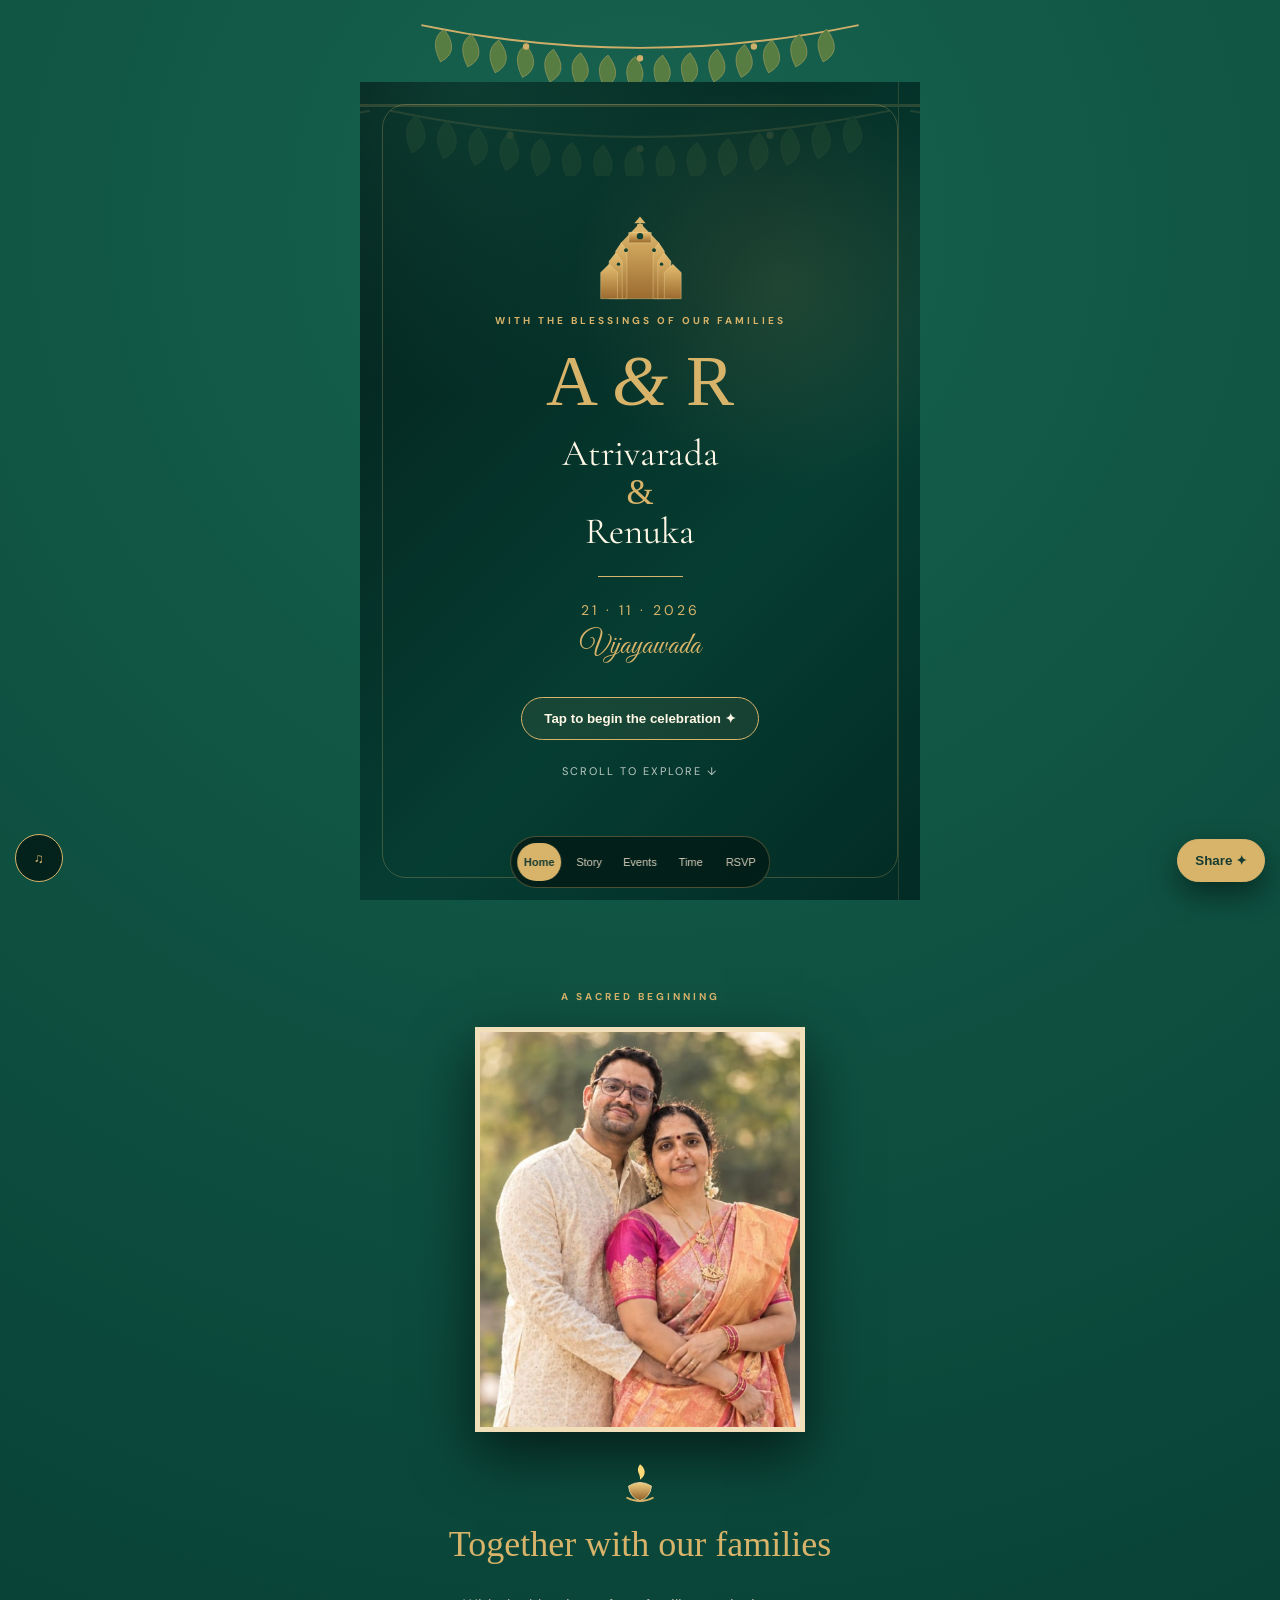
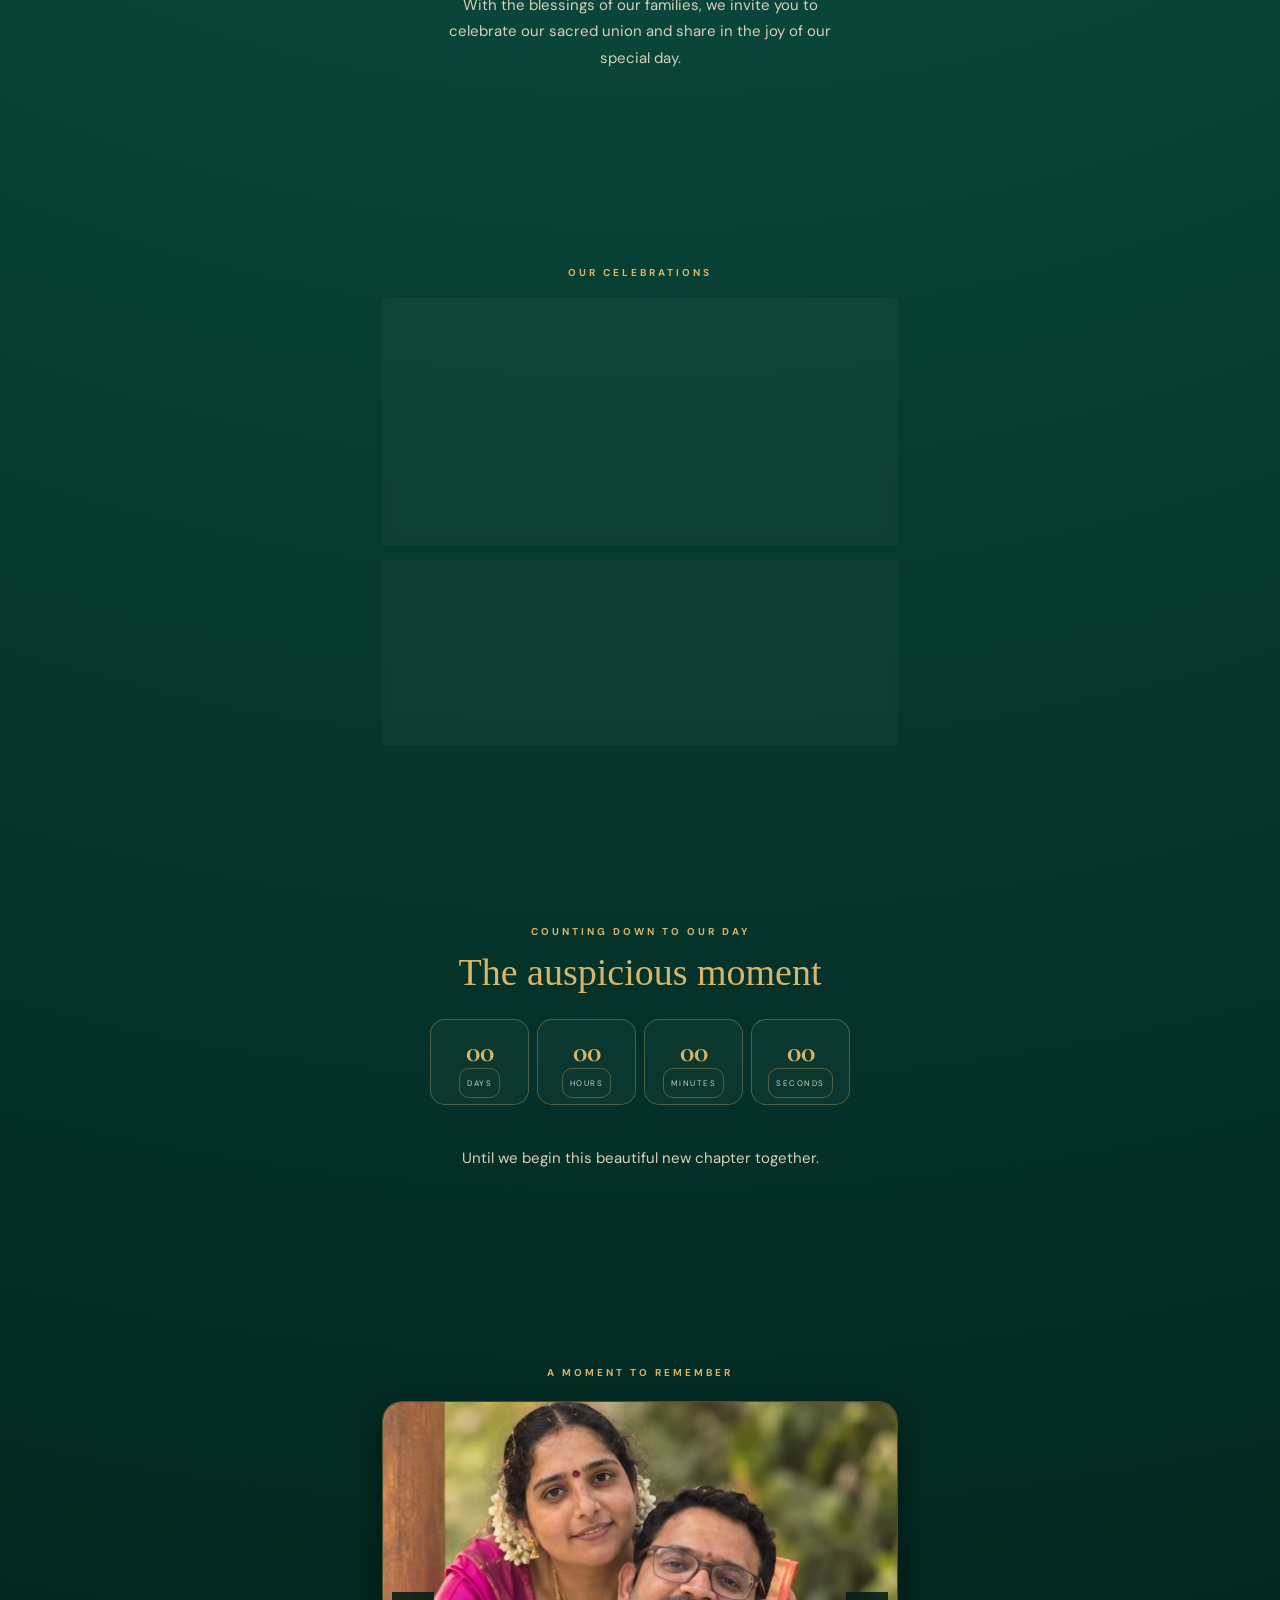
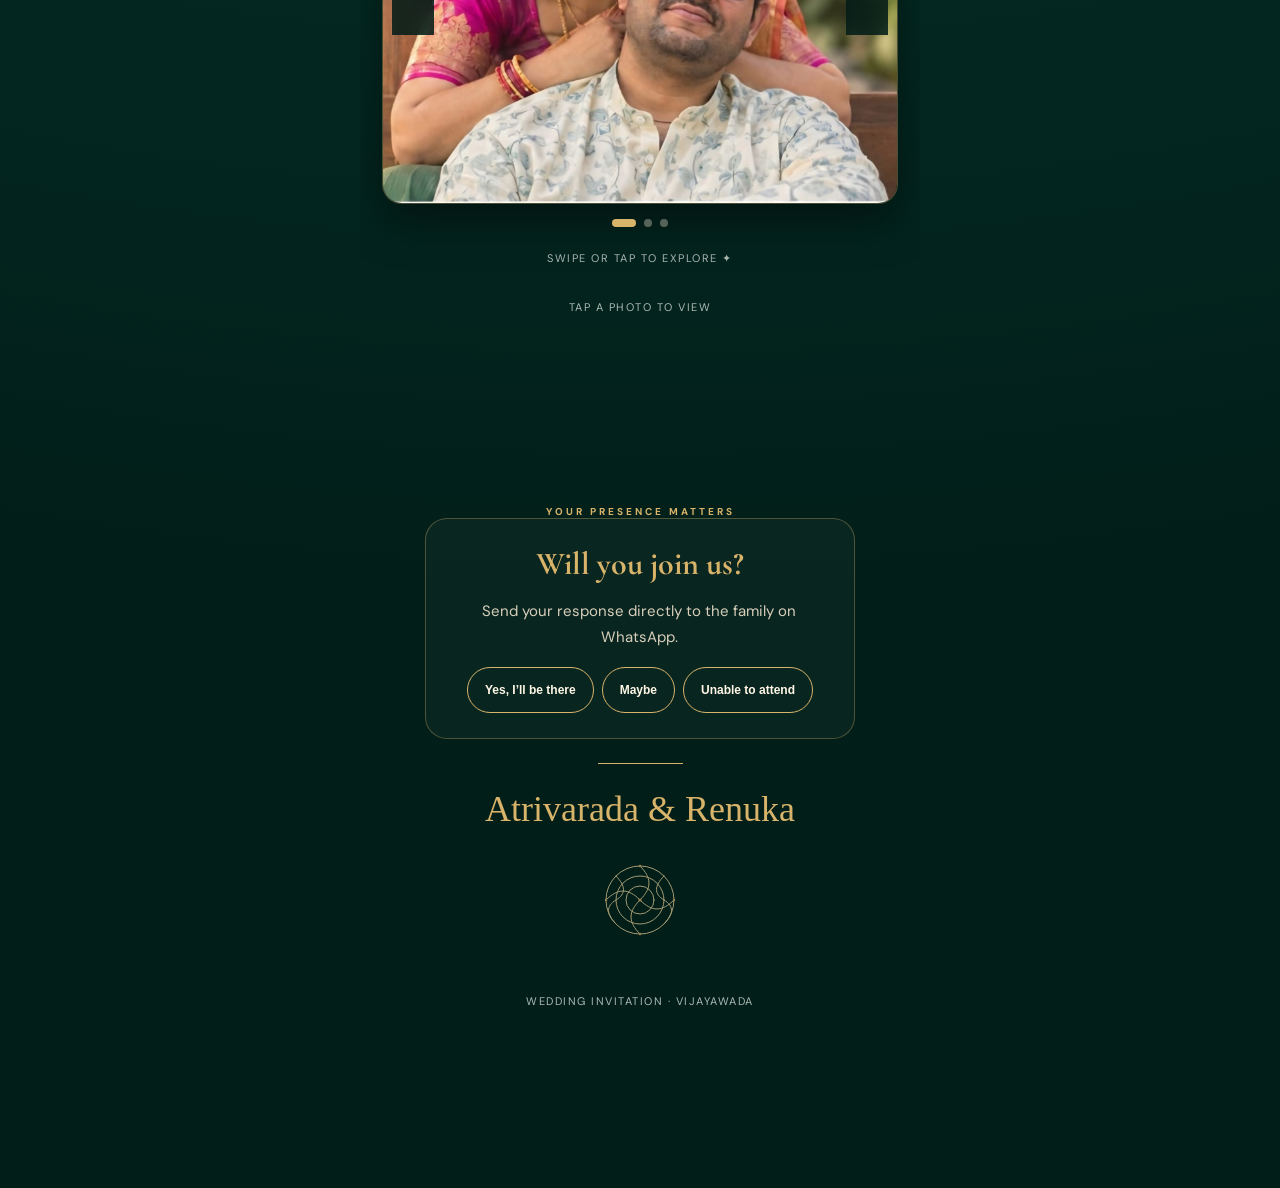
==== commit 42a5b26b: "updating font" ====
--- a/i/atrivarada-renuka/index.html
+++ b/i/atrivarada-renuka/index.html
@@ -2,7 +2,7 @@
 <html lang="en">
 <head>
 <meta charset="utf-8"><meta name="viewport" content="width=device-width,initial-scale=1,viewport-fit=cover">
-<meta name="theme-color" content="#021e19"><meta name="description" content="Wedding invitation of Atrivarada Sri Bhaskara Sharma & Renuka — Vijayawada, 21 November 2026.">
+<meta name="theme-color" content="#021e19"><meta name="description" content="Wedding invitation of Atrivarada & Renuka — Vijayawada, 21 November 2026.">
 <meta property="og:title" content="Atrivarada & Renuka — Wedding Invitation"><meta property="og:description" content="You are warmly invited to celebrate the wedding of Atrivarada & Renuka."><meta property="og:type" content="website">
 <title>Atrivarada & Renuka — Wedding Invitation</title>
 <link rel="stylesheet" href="../../style.css"><link rel="stylesheet" href="invitation.css">
@@ -14,7 +14,7 @@
     <section class="screen hero reveal visible" data-section="home" id="home">
       <div class="frame"></div><img class="gopuram" src="../../assets/gopuram.svg" alt="Temple gopuram">
       <div class="kicker">WITH THE BLESSINGS OF OUR FAMILIES</div><div class="monogram">A <i>&amp;</i> R</div>
-      <div class="names">Atrivarada Sri Bhaskara Sharma<br><span class="script">&amp;</span><br>Renuka</div>
+      <div class="names">Atrivarada<br><span class="script">&amp;</span><br>Renuka</div>
       <div class="goldline"></div><div class="date">21 · 11 · 2026</div><div class="city">Vijayawada</div>
       <button class="hint" data-go="story">Tap to begin the celebration ✦</button><div class="scroll-cue">SCROLL TO EXPLORE ↓</div>
     </section>
@@ -39,7 +39,44 @@
     </section>
 
     <section class="screen reveal" data-section="gallery" id="gallery">
-      <div class="kicker">A MOMENT TO REMEMBER</div><div class="gallery"><button aria-label="Open couple photograph"><img src="../../assets/couple-photo.jpg" alt="Atrivarada and Renuka"></button><button aria-label="Open couple photograph"><img src="../../assets/couple-photo.jpg" alt="Atrivarada and Renuka"></button></div>
+      <div class="kicker">A MOMENT TO REMEMBER</div>
+<!--      <div class="gallery"><button aria-label="Open couple photograph"><img src="../../assets/couple-photo2.jpg" alt="Atrivarada and Renuka"></button><button aria-label="Open couple photograph"><img src="../../assets/couple-photo4.jpg" alt="Atrivarada and Renuka"></button><button aria-label="Open couple photograph"><img src="../../assets/couple-photo3.jpg" alt="Atrivarada and Renuka"></button></div>-->
+
+      <div class="gallery-slider" id="gallerySlider">
+
+        <button class="gallery-arrow gallery-prev" id="galleryPrev" aria-label="Previous photo">
+          ‹
+        </button>
+
+        <div class="gallery-track">
+
+          <div class="gallery-slide active">
+            <img src="../../assets/couple-photo2.jpg" alt="Atrivarada and Renuka">
+          </div>
+
+          <div class="gallery-slide">
+            <img src="../../assets/couple-photo3.jpg" alt="Atrivarada and Renuka">
+          </div>
+
+          <div class="gallery-slide">
+            <img src="../../assets/couple-photo4.jpg" alt="Atrivarada and Renuka">
+          </div>
+
+        </div>
+
+        <button class="gallery-arrow gallery-next" id="galleryNext" aria-label="Next photo">
+          ›
+        </button>
+
+        <div class="gallery-dots" id="galleryDots">
+          <button class="active" aria-label="Photo 1"></button>
+          <button aria-label="Photo 2"></button>
+          <button aria-label="Photo 3"></button>
+        </div>
+
+      </div>
+
+      <p class="note">SWIPE OR TAP TO EXPLORE ✦</p>
       <p class="note">TAP A PHOTO TO VIEW</p>
     </section>
 
--- a/style.css
+++ b/style.css
@@ -2,11 +2,11 @@
 :root{--ink:#17241f;--muted:#68756f;--line:#dfe5e1;--green:#063d32;--deep:#022b24;--gold:#d8b36a;--cream:#fff7e5;--soft:#f3f6f3}
 *{box-sizing:border-box}html{scroll-behavior:smooth}body{margin:0;background:#f5f7f5;color:var(--ink);font-family:'DM Sans',sans-serif}.topbar{height:72px;background:#fff;display:flex;align-items:center;gap:30px;padding:0 5vw;border-bottom:1px solid var(--line);position:sticky;top:0;z-index:40}.brand{font-weight:700;color:var(--ink);text-decoration:none;font-size:19px}.brand span{color:var(--gold)}nav{display:flex;gap:24px;flex:1}nav a{color:#53605b;text-decoration:none;font-size:14px}.nav-cta,.primary{border:0;background:var(--green);color:#fff;border-radius:10px;padding:12px 18px;font-weight:600;cursor:pointer}.secondary{display:inline-flex;align-items:center;justify-content:center;text-decoration:none;border:1px solid #cfd8d3;background:#fff;color:var(--ink);border-radius:10px;padding:11px 17px;cursor:pointer}
 .hero{min-height:720px;padding:90px 7vw;display:grid;grid-template-columns:1.05fr .95fr;align-items:center;background:linear-gradient(135deg,#fbfcfa,#edf2ee)}.eyebrow{font-size:11px;letter-spacing:3px;color:#75817c;font-weight:700}.hero h1{font-family:'Cormorant Garamond';font-weight:500;font-size:clamp(52px,7vw,88px);line-height:.9;margin:20px 0}.hero h1 em{font-family:'Great Vibes';font-size:1.05em;color:#9b7029}.hero p{max-width:570px;color:#5f6c66;font-size:18px;line-height:1.7}.hero-actions{display:flex;gap:12px;margin:28px 0;flex-wrap:wrap}.trust{font-size:12px;color:#7d8a84}.trust span{color:var(--gold)}
-.hero-showcase{display:flex;justify-content:center;position:relative}.glow{position:absolute;width:330px;height:330px;background:#d8b36a33;filter:blur(65px);border-radius:50%}.show-phone,.phone{background:#101614;border:8px solid #101614;border-radius:36px;padding:6px;box-shadow:0 28px 70px #14372c30;position:relative}.show-phone{width:310px;transform:rotate(3deg)}.show-screen{height:560px;border-radius:27px;background:radial-gradient(circle at 50% 15%,#17634f,#063d32 55%,#022b24);color:var(--cream);display:flex;align-items:center;justify-content:center;flex-direction:column;text-align:center;padding:25px}.temple-top,.p-temple{font-size:25px;color:var(--gold);letter-spacing:4px}.show-kicker,.p-kicker{font-size:8px;letter-spacing:3px;color:var(--gold);margin-top:25px}.show-monogram{font-family:'Cormorant Garamond';font-size:78px;color:var(--gold);margin:20px}.show-monogram i,.p-monogram i{font-family:'Great Vibes';font-size:38px}.show-names{font-family:'Cormorant Garamond';font-size:28px;line-height:1.05}.show-names span{font-family:'Great Vibes';color:var(--gold);font-size:25px}.gold-line{width:90px;height:1px;background:var(--gold);margin:18px auto}.show-date{letter-spacing:2px;color:var(--gold)}.show-place,.art-place{font-family:'Great Vibes';font-size:29px;color:var(--gold);margin-top:5px}.mandapam{margin-top:32px;color:#d8b36a99;font-size:24px}
+.hero-showcase{display:flex;justify-content:center;position:relative}.glow{position:absolute;width:330px;height:330px;background:#d8b36a33;filter:blur(65px);border-radius:50%}.show-phone,.phone{background:#101614;border:8px solid #101614;border-radius:36px;padding:6px;box-shadow:0 28px 70px #14372c30;position:relative}.show-phone{width:310px;transform:rotate(3deg)}.show-screen{height:560px;border-radius:27px;background:radial-gradient(circle at 50% 15%,#17634f,#063d32 55%,#022b24);color:var(--cream);display:flex;align-items:center;justify-content:center;flex-direction:column;text-align:center;padding:25px}.temple-top,.p-temple{font-size:25px;color:var(--gold);letter-spacing:4px}.show-kicker,.p-kicker{font-size:8px;letter-spacing:3px;color:var(--gold);margin-top:25px}.show-monogram{font-family:'Angeline';font-size:78px;color:var(--gold);margin:20px}.show-monogram i,.p-monogram i{font-family:'Angeline';font-size:38px}.show-names{font-family:'Angeline';font-size:28px;line-height:1.05}.show-names span{font-family:'Angeline';color:var(--gold);font-size:25px}.gold-line{width:90px;height:1px;background:var(--gold);margin:18px auto}.show-date{letter-spacing:2px;color:var(--gold)}.show-place,.art-place{font-family:'Angeline';font-size:29px;color:var(--gold);margin-top:5px}.mandapam{margin-top:32px;color:#d8b36a99;font-size:24px}
 .section,.builder-section{padding:90px 7vw;max-width:1400px;margin:auto}.section-head{display:flex;justify-content:space-between;align-items:end;margin-bottom:35px}.section h2,.builder-section h2{font-family:'Cormorant Garamond';font-size:50px;font-weight:500;margin:10px 0}.pill{padding:8px 12px;background:#fff;border:1px solid var(--line);border-radius:999px;font-size:12px;color:#65716c}
 .template-grid{display:grid;grid-template-columns:repeat(3,1fr);gap:22px}.template-card{background:#fff;border:1px solid var(--line);border-radius:16px;overflow:hidden;transition:.25s}.template-card:hover,.template-card.selected{transform:translateY(-4px);box-shadow:0 16px 38px #172b2220}.template-art{height:390px;display:flex;flex-direction:column;align-items:center;justify-content:center;text-align:center;position:relative;overflow:hidden}.template-art:before,.show-screen:before,.phone-screen:before{content:"";position:absolute;inset:12px;border:1px solid #d8b36a55;border-radius:18px;pointer-events:none}.emerald{background:radial-gradient(circle at 50% 10%,#17634f,#063d32 55%,#022b24);color:var(--cream)}.maroon{background:radial-gradient(circle at 50% 10%,#8d333a,#4b161d 60%,#290a10);color:#fff3e6}.ivory{background:linear-gradient(135deg,#fffaf0,#eadfc9);color:#382f27}.arch{font-size:25px;color:var(--gold);margin-bottom:18px}.art-kicker{font-size:8px;letter-spacing:3px;opacity:.8}.art-names{font-family:'Cormorant Garamond';font-size:37px;line-height:.95;margin:24px 0}.art-names i{font-family:'Great Vibes';font-size:26px;color:var(--gold)}.art-date{font-size:11px;letter-spacing:2px}.template-info{padding:17px;display:flex;justify-content:space-between;align-items:center;gap:10px}.template-info h3{margin:0 0 5px;font-size:16px}.template-info p{margin:0;color:var(--muted);font-size:12px}.use-template{background:none;border:0;color:#356b59;font-weight:700;font-size:12px;cursor:pointer}
 .builder-section{background:#eff3f0;max-width:none}.builder-section>.section-head,.builder{max-width:1250px;margin-left:auto;margin-right:auto}.builder{display:grid;grid-template-columns:1fr 1fr;gap:35px;align-items:start}.editor{background:#fff;border:1px solid var(--line);border-radius:18px;padding:22px}.editor-tabs{display:flex;gap:5px;border-bottom:1px solid var(--line);padding-bottom:12px;margin-bottom:20px;overflow:auto}.tab{white-space:nowrap;border:0;background:#f3f6f3;padding:9px 11px;border-radius:8px;color:#68746f;cursor:pointer}.tab.active{background:#e1ede7;color:#214d3d;font-weight:700}.tab-panel{display:none}.tab-panel.active{display:block}.editor label{display:block;font-size:12px;color:#65716c;margin:14px 0}.editor input,.editor textarea,.editor select{display:block;width:100%;margin-top:6px;border:1px solid #d5ddd8;border-radius:9px;padding:12px;background:#fff;font-size:15px}.editor textarea{min-height:90px;resize:vertical}.event-editor{padding:14px;border:1px solid var(--line);border-radius:12px;margin-bottom:12px}.event-editor>b{font-family:'Cormorant Garamond';font-size:22px;color:var(--green)}.helper{font-size:12px;color:#8a9690;line-height:1.5;margin-top:10px}.photo-preview{height:170px;border:1px dashed #b9c6bf;border-radius:12px;margin-top:15px;display:flex;align-items:center;justify-content:center;color:#87938d;overflow:hidden}.photo-preview img{width:100%;height:100%;object-fit:cover}.publish-box{text-align:center;padding:35px 10px}.publish-icon{font-size:34px;color:var(--gold)}.publish-box h3{font-family:'Cormorant Garamond';font-size:30px}.publish-box p{color:var(--muted);font-size:14px;line-height:1.6}.generated{margin-top:15px;color:#356b59;font-size:13px;word-break:break-all}.editor-footer{display:flex;justify-content:space-between;margin-top:20px}
-.preview-area{display:flex;flex-direction:column;align-items:center}.preview-label{font-size:10px;letter-spacing:2px;color:#7a8781;margin-bottom:10px}.phone{width:min(370px,100%);padding:7px}.phone-screen{min-height:670px;border-radius:27px;background:radial-gradient(circle at 50% 12%,#17634f,#063d32 52%,#022b24);color:var(--cream);position:relative;overflow:hidden}.preview-page{display:none;min-height:670px;padding:45px 24px 30px;align-items:center;justify-content:center;flex-direction:column;text-align:center;animation:pageIn .55s ease}.preview-page.active{display:flex}@keyframes pageIn{from{opacity:0;transform:translateY(12px)}to{opacity:1;transform:none}}.p-monogram{font-family:'Cormorant Garamond';font-size:66px;color:var(--gold);margin:20px}.p-names{font-family:'Cormorant Garamond';font-size:24px;line-height:1.08;max-width:270px}.p-names i{color:var(--gold)}.p-line{width:70px;height:1px;background:var(--gold);margin:17px}.p-date{color:var(--gold);letter-spacing:2px}.p-city{font-family:'Great Vibes';font-size:27px;color:var(--gold);margin-top:6px}.preview-open{margin-top:30px;border:1px solid var(--gold);background:#d8b36a16;color:var(--cream);border-radius:999px;padding:12px 20px;cursor:pointer}.story-photo{width:175px;height:220px;border:5px solid #f1dfb9;background:linear-gradient(145deg,#174c3f,#927044);display:flex;align-items:center;justify-content:center;font-family:'Cormorant Garamond';font-size:21px;white-space:pre-line;overflow:hidden;box-shadow:0 16px 35px #0007}.story-photo img{width:100%;height:100%;object-fit:cover}.p-script{font-family:'Great Vibes';font-size:31px;color:var(--gold);margin-top:22px}.story-page p,.final-page p{max-width:270px;color:#d8cfbb;line-height:1.6;font-size:14px}.events-page h3{font-family:'Cormorant Garamond';font-size:28px;color:var(--gold);margin:22px 0 5px}.events-page p{font-size:13px;line-height:1.6;color:#d8cfbb}.events-page p b{color:var(--cream)}.event-divider{color:var(--gold);margin:12px}.countdown{display:flex;gap:7px;margin:22px 0}.countdown span{border:1px solid #d8b36a55;border-radius:10px;padding:9px 7px;min-width:55px}.countdown b{display:block;color:var(--gold);font-size:22px}.countdown small{font-size:8px;letter-spacing:1px}.lotus{font-size:30px;color:var(--gold);margin:20px}.preview-controls{display:flex;gap:14px;align-items:center;margin-top:14px}.preview-controls button{width:40px;height:40px;border-radius:50%;border:1px solid #c8d2cd;background:#fff;cursor:pointer}.preview-controls div{display:flex;gap:5px}.preview-controls span{width:6px;height:6px;border-radius:50%;background:#c5cec9}.preview-controls span.active{background:var(--gold)}
+.preview-area{display:flex;flex-direction:column;align-items:center}.preview-label{font-size:10px;letter-spacing:2px;color:#7a8781;margin-bottom:10px}.phone{width:min(370px,100%);padding:7px}.phone-screen{min-height:670px;border-radius:27px;background:radial-gradient(circle at 50% 12%,#17634f,#063d32 52%,#022b24);color:var(--cream);position:relative;overflow:hidden}.preview-page{display:none;min-height:670px;padding:45px 24px 30px;align-items:center;justify-content:center;flex-direction:column;text-align:center;animation:pageIn .55s ease}.preview-page.active{display:flex}@keyframes pageIn{from{opacity:0;transform:translateY(12px)}to{opacity:1;transform:none}}.p-monogram{font-family:'Angeline';font-size:66px;color:var(--gold);margin:20px}.p-names{font-family:'Angeline';font-size:24px;line-height:1.08;max-width:270px}.p-names i{color:var(--gold)}.p-line{width:70px;height:1px;background:var(--gold);margin:17px}.p-date{color:var(--gold);letter-spacing:2px}.p-city{font-family:'Angeline';font-size:27px;color:var(--gold);margin-top:6px}.preview-open{margin-top:30px;border:1px solid var(--gold);background:#d8b36a16;color:var(--cream);border-radius:999px;padding:12px 20px;cursor:pointer}.story-photo{width:175px;height:220px;border:5px solid #f1dfb9;background:linear-gradient(145deg,#174c3f,#927044);display:flex;align-items:center;justify-content:center;font-family:'Cormorant Garamond';font-size:21px;white-space:pre-line;overflow:hidden;box-shadow:0 16px 35px #0007}.story-photo img{width:100%;height:100%;object-fit:cover}.p-script{font-family:'Angeline';font-size:31px;color:var(--gold);margin-top:22px}.story-page p,.final-page p{max-width:270px;color:#d8cfbb;line-height:1.6;font-size:14px}.events-page h3{font-family:'Cormorant Garamond';font-size:28px;color:var(--gold);margin:22px 0 5px}.events-page p{font-size:13px;line-height:1.6;color:#d8cfbb}.events-page p b{color:var(--cream)}.event-divider{color:var(--gold);margin:12px}.countdown{display:flex;gap:7px;margin:22px 0}.countdown span{border:1px solid #d8b36a55;border-radius:10px;padding:9px 7px;min-width:55px}.countdown b{display:block;color:var(--gold);font-size:22px}.countdown small{font-size:8px;letter-spacing:1px}.lotus{font-size:30px;color:var(--gold);margin:20px}.preview-controls{display:flex;gap:14px;align-items:center;margin-top:14px}.preview-controls button{width:40px;height:40px;border-radius:50%;border:1px solid #c8d2cd;background:#fff;cursor:pointer}.preview-controls div{display:flex;gap:5px}.preview-controls span{width:6px;height:6px;border-radius:50%;background:#c5cec9}.preview-controls span.active{background:var(--gold)}
 .pricing{background:#fff}.price-grid{display:grid;grid-template-columns:repeat(3,1fr);gap:18px}.price{border:1px solid var(--line);border-radius:16px;padding:28px;background:#fff}.price.featured{border:2px solid var(--gold)}.price span{font-size:10px;letter-spacing:2px;color:#8a9690}.price h3{font-family:'Cormorant Garamond';font-size:30px;margin:12px 0}.price strong{font-size:34px}.price p{color:var(--muted);line-height:1.8;font-size:14px}.price button{margin-top:10px}footer{padding:30px 7vw;background:#15231f;color:#fff;display:flex;justify-content:space-between;font-size:13px}footer span{color:#aeb9b3}
 @media(max-width:850px){nav{display:none}.hero{grid-template-columns:1fr;text-align:center;padding-top:70px}.hero p{margin-left:auto;margin-right:auto}.hero-actions{justify-content:center}.template-grid,.price-grid,.builder{grid-template-columns:1fr}.section-head{align-items:start;gap:15px;flex-direction:column}.topbar{padding:0 20px}.nav-cta{margin-left:auto}.show-phone{transform:none}.builder-section{padding-left:20px;padding-right:20px}.section{padding-left:20px;padding-right:20px}}
 @media(prefers-reduced-motion:reduce){html{scroll-behavior:auto}.preview-page.active{animation:none}}
@@ -25,4 +25,28 @@
 .phone-screen{position:relative}.preview-gopuram{width:105px;height:78px;object-fit:contain;margin-top:-18px;opacity:.92}.preview-diya{width:40px;height:50px;object-fit:contain;margin-top:15px}.preview-kolam{width:60px;height:60px;object-fit:contain;margin:14px 0;opacity:.6}
 .theme-maroon{background:radial-gradient(circle at 50% 12%,#96383c,#4b161d 55%,#290a10)}.theme-ivory{background:linear-gradient(135deg,#fff9ed,#e8ddc6);color:#382f27}.theme-ivory .p-kicker,.theme-ivory .p-date,.theme-ivory .p-city,.theme-ivory .p-script,.theme-ivory .p-temple{color:#8d6527}.theme-ivory .p-line{background:#a67a35}
 @media(max-width:850px){.hero-thoranam img{height:75px}.heritage{padding:70px 20px}.heritage h2{font-size:43px}.heritage-motifs{gap:20px}.heritage-motifs img:nth-child(2){width:150px}}
-.share-url{display:inline-block;margin:8px 0 12px;color:#356b59;font-weight:700;word-break:break-all}.share-copy{margin-right:5px}
+
+/* InviteAura premium emerald landing-page theme */
+:root{--ink:#f5efe2;--muted:#c5c0b3;--line:#2d5147;--green:#d8b36a;--deep:#031f1a;--gold:#e3c27a;--cream:#fff7e5;--soft:#0a332b}
+body{background:var(--deep);color:var(--ink)}
+.topbar{background:rgba(3,31,26,.94);border-bottom:1px solid rgba(216,179,106,.22);backdrop-filter:blur(12px)}
+.brand{color:var(--cream)}
+nav a{color:#d4d0c4}
+.nav-cta,.primary{background:linear-gradient(135deg,#e5c47f,#c89d50);color:#102b23;box-shadow:0 8px 24px rgba(216,179,106,.16)}
+.secondary{border-color:#44645a;background:#0b382f;color:var(--cream)}
+.hero{background:radial-gradient(circle at 75% 25%,rgba(216,179,106,.13),transparent 28%),radial-gradient(circle at 20% 0%,rgba(31,105,83,.35),transparent 34%),linear-gradient(135deg,#031f1a,#063d32 62%,#022b24);position:relative;overflow:hidden}
+.hero:before{content:"";position:absolute;inset:0;background-image:url('assets/thoranam.svg');background-repeat:repeat-x;background-position:top center;background-size:520px auto;opacity:.13;pointer-events:none}.hero>*{position:relative;z-index:1}
+.eyebrow{color:var(--gold)}.hero p{color:#d3cec0}.trust{color:#b9b4a8}
+.section,.builder-section{color:var(--ink)}
+.section{background:#062b24}.section:nth-of-type(odd){background:#031f1a}
+.section h2,.builder-section h2{color:var(--cream)}
+.pill{background:#0b382f;border-color:#3b5e53;color:#d4d0c4}
+.template-card{background:#092f27;border-color:#31574c}.template-info h3{color:var(--cream)}.template-info p{color:#aaa99e}.use-template{color:var(--gold)}
+.builder-section{background:linear-gradient(180deg,#0b382f,#062b24)}
+.editor{background:#082a23;border-color:#31574c}.editor-tabs{border-color:#31574c}.tab{background:#103c32;color:#bfc4bb}.tab.active{background:#d8b36a;color:#17362c}.editor label{color:#c3c2b8}.editor input,.editor textarea,.editor select{background:#06251f;border-color:#42655b;color:#f5efe2}.event-editor{border-color:#31574c}.event-editor>b{color:var(--gold)}.helper{color:#a7aaa1}.photo-preview{border-color:#527167;color:#9fa8a2}.generated{color:var(--gold)}
+.preview-label{color:#c9c5b9}.preview-controls button{background:#0a332b;border-color:#527167;color:var(--cream)}
+.pricing{background:#031f1a}.price{background:#082a23;border-color:#31574c}.price h3{color:var(--cream)}.price p{color:#b8b8ad}.price span{color:#c6aa70}.price.featured{border-color:var(--gold)}
+footer{background:#021914;color:#e9e1d1;border-top:1px solid #24483e}
+.heritage{background:radial-gradient(circle at 50% 30%,#145642,#062b24 58%,#031f1a);border-top:1px solid #2c5147;border-bottom:1px solid #2c5147}
+.gold-eyebrow{color:var(--gold)}.heritage-content h2{color:var(--cream)}.heritage-content p{color:#c7c5ba}
+@media(max-width:820px){.topbar{padding:0 18px;gap:14px}.topbar nav{display:none}.hero{grid-template-columns:1fr;min-height:auto;padding:72px 24px 65px}.hero h1{font-size:clamp(52px,16vw,76px)}.hero p{font-size:16px}.hero-showcase{margin-top:35px}.show-phone{width:275px}.section,.builder-section{padding:65px 22px}.section-head{display:block}.section h2,.builder-section h2{font-size:42px}.template-grid,.price-grid,.builder{grid-template-columns:1fr}.template-art{height:340px}.builder{gap:24px}}
--- a/i/atrivarada-renuka/invitation.css
+++ b/i/atrivarada-renuka/invitation.css
@@ -1,2 +1,109 @@
 :root{--deep:#021e19;--green:#063d32;--green2:#0b5948;--gold:#d8b36a;--cream:#fff7e5;--muted:#d8cfbb;--line:#d8b36a55}
-*{box-sizing:border-box}html{scroll-behavior:smooth}body{margin:0;background:var(--deep);color:var(--cream);font-family:'DM Sans',sans-serif}.invite{min-height:100vh;background:radial-gradient(circle at 50% 5%,#17634f,var(--green) 42%,var(--deep) 85%);overflow-x:hidden}.invite-shell{width:min(560px,100%);margin:auto;padding-bottom:90px}.thoranam{height:82px;background:url('../../assets/thoranam.svg') top center/100% 82px no-repeat;opacity:.95}.screen{min-height:92vh;display:flex;flex-direction:column;align-items:center;justify-content:center;text-align:center;padding:40px 22px;position:relative;overflow:hidden}.screen:not(.hero){min-height:auto;padding-top:90px;padding-bottom:90px}.hero{min-height:calc(100vh - 82px)}.frame{position:absolute;inset:22px;border:1px solid #d8b36a44;border-radius:24px;pointer-events:none}.kicker{font-size:10px;letter-spacing:3px;color:var(--gold);font-weight:700}.gopuram{width:150px;height:110px;object-fit:contain}.monogram{font-family:'Cormorant Garamond';font-size:72px;color:var(--gold);line-height:1;margin:18px}.monogram i,.script{font-family:'Great Vibes';font-weight:400}.names{font-family:'Cormorant Garamond';font-size:37px;line-height:1.05}.script{color:var(--gold)}.names .script{font-size:35px}.goldline{width:85px;height:1px;background:var(--gold);margin:24px auto}.date{font-size:14px;letter-spacing:3px;color:var(--gold)}.city{font-family:'Great Vibes';font-size:30px;color:var(--gold);margin-top:8px}.hint{margin-top:32px;border:1px solid var(--gold);background:#d8b36a15;color:var(--cream);border-radius:999px;padding:13px 22px;font-weight:700;cursor:pointer}.scroll-cue{margin-top:24px;font-size:11px;letter-spacing:2px;color:#bfcac4;animation:bob 1.8s ease-in-out infinite}@keyframes bob{50%{transform:translateY(6px)}}.photo-wrap{width:min(330px,84vw);height:405px;border:5px solid #f1dfb9;box-shadow:0 22px 55px #0009;overflow:hidden;background:#174c3f;margin:24px 0}.photo-wrap img{width:100%;height:100%;object-fit:cover}.copy{max-width:390px;color:var(--muted);line-height:1.75;font-size:15px}.diya{width:46px;height:55px;object-fit:contain}.event-grid{width:100%;display:grid;gap:16px;margin-top:20px}.event{border:1px solid var(--line);border-radius:20px;padding:24px 18px;background:#ffffff09;backdrop-filter:blur(5px)}.event h2{font-family:'Cormorant Garamond';font-size:31px;color:var(--gold);margin:0 0 10px}.event p{line-height:1.8;color:var(--muted);margin:0}.event strong{color:var(--cream)}.actions{display:flex;gap:8px;justify-content:center;flex-wrap:wrap;margin-top:17px}.action{display:inline-flex;align-items:center;justify-content:center;min-height:44px;padding:9px 14px;border-radius:999px;border:1px solid var(--gold);color:var(--cream);background:#d8b36a12;text-decoration:none;font-size:12px;font-weight:700;cursor:pointer}.countdown{display:grid;grid-template-columns:repeat(4,1fr);gap:8px;width:100%;max-width:420px;margin:25px 0}.time{border:1px solid var(--line);border-radius:15px;padding:13px 6px;background:#ffffff08}.time b{display:block;font-family:'Cormorant Garamond';font-size:30px;color:var(--gold)}.time span{font-size:8px;letter-spacing:1.5px;color:#c7d0cb}.gallery{width:100%;display:grid;grid-template-columns:1fr 1fr;gap:10px;margin-top:22px}.gallery button{border:0;padding:0;background:none;cursor:pointer;border-radius:14px;overflow:hidden;aspect-ratio:1}.gallery img{width:100%;height:100%;object-fit:cover;transition:transform .35s}.gallery button:hover img{transform:scale(1.04)}.note{font-size:11px;letter-spacing:1.5px;color:#aeb9b3;margin-top:24px}.bottom-nav{position:fixed;left:50%;bottom:12px;transform:translateX(-50%);z-index:30;display:flex;gap:6px;padding:6px;background:#031c18dd;border:1px solid #d8b36a55;border-radius:999px;backdrop-filter:blur(12px)}.bottom-nav button{border:0;background:transparent;color:#d8cfbb;min-width:44px;height:38px;border-radius:999px;cursor:pointer;font-size:11px}.bottom-nav button.active{background:var(--gold);color:#173c32;font-weight:800}.share-fab{position:fixed;right:15px;bottom:18px;z-index:31;border:1px solid var(--gold);background:var(--gold);color:#173c32;border-radius:999px;padding:13px 17px;font-weight:800;cursor:pointer;box-shadow:0 12px 30px #0007}.music{position:fixed;left:15px;bottom:18px;z-index:31;width:48px;height:48px;border-radius:50%;border:1px solid var(--gold);background:#031c18dd;color:var(--gold);cursor:pointer}.petals{position:fixed;inset:0;pointer-events:none;z-index:10;overflow:hidden}.petal{position:absolute;top:-20px;width:9px;height:14px;background:#e9c778;border-radius:80% 20% 80% 20%;opacity:.75;animation:fall linear forwards}@keyframes fall{to{transform:translate3d(var(--drift),110vh,0) rotate(480deg);opacity:0}}.reveal{opacity:0;transform:translateY(24px);transition:opacity .7s ease,transform .7s ease}.reveal.visible{opacity:1;transform:none}.lightbox{position:fixed;inset:0;background:#000d;z-index:60;display:none;align-items:center;justify-content:center;padding:22px}.lightbox.open{display:flex}.lightbox img{max-width:92vw;max-height:86vh;object-fit:contain;border:3px solid #f1dfb9}.close{position:absolute;top:18px;right:18px;width:44px;height:44px;border-radius:50%;border:1px solid var(--gold);background:#173c32;color:var(--cream);font-size:24px;cursor:pointer}.rsvp{border:1px solid var(--line);border-radius:22px;padding:25px 18px;background:#ffffff08;width:100%;max-width:430px}.rsvp h2{font-family:'Cormorant Garamond';font-size:32px;color:var(--gold);margin:0 0 10px}.rsvp button{min-height:46px;padding:10px 17px;border-radius:999px;border:1px solid var(--gold);background:transparent;color:var(--cream);cursor:pointer;font-weight:700}.rsvp button:hover{background:var(--gold);color:#173c32}.toast{position:fixed;left:50%;bottom:76px;transform:translateX(-50%) translateY(12px);opacity:0;pointer-events:none;background:#fff;color:#173c32;padding:11px 16px;border-radius:999px;font-size:12px;z-index:70;transition:.25s}.toast.show{opacity:1;transform:translateX(-50%)}@media(max-width:420px){.names{font-size:31px}.photo-wrap{height:365px}.bottom-nav{left:10px;right:10px;transform:none;justify-content:space-around}.share-fab{right:12px;bottom:70px}.music{left:12px;bottom:70px}}@media(prefers-reduced-motion:reduce){html{scroll-behavior:auto}.scroll-cue{animation:none}.petals{display:none}.reveal{transition:none}}
+*{box-sizing:border-box}html{scroll-behavior:smooth}body{margin:0;background:var(--deep);color:var(--cream);font-family:'DM Sans',sans-serif}.invite{min-height:100vh;background:radial-gradient(circle at 50% 5%,#17634f,var(--green) 42%,var(--deep) 85%);overflow-x:hidden}.invite-shell{width:min(560px,100%);margin:auto;padding-bottom:90px}.thoranam{height:82px;background:url('../../assets/thoranam.svg') top center/100% 82px no-repeat;opacity:.95}.screen{min-height:92vh;display:flex;flex-direction:column;align-items:center;justify-content:center;text-align:center;padding:40px 22px;position:relative;overflow:hidden}.screen:not(.hero){min-height:auto;padding-top:90px;padding-bottom:90px}.hero{min-height:calc(100vh - 82px)}.frame{position:absolute;inset:22px;border:1px solid #d8b36a44;border-radius:24px;pointer-events:none}.kicker{font-size:10px;letter-spacing:3px;color:var(--gold);font-weight:700}.gopuram{width:150px;height:110px;object-fit:contain}.monogram{font-family:'Angeline';font-size:72px;color:var(--gold);line-height:1;margin:18px}.monogram i,.script{font-family:'Angeline';font-weight:400}.names{font-family:'Cormorant Garamond';font-size:37px;line-height:1.05}.script{color:var(--gold)}.names .script{font-size:35px}.goldline{width:85px;height:1px;background:var(--gold);margin:24px auto}.date{font-size:14px;letter-spacing:3px;color:var(--gold)}.city{font-family:'Great Vibes';font-size:30px;color:var(--gold);margin-top:8px}.hint{margin-top:32px;border:1px solid var(--gold);background:#d8b36a15;color:var(--cream);border-radius:999px;padding:13px 22px;font-weight:700;cursor:pointer}.scroll-cue{margin-top:24px;font-size:11px;letter-spacing:2px;color:#bfcac4;animation:bob 1.8s ease-in-out infinite}@keyframes bob{50%{transform:translateY(6px)}}.photo-wrap{width:min(330px,84vw);height:405px;border:5px solid #f1dfb9;box-shadow:0 22px 55px #0009;overflow:hidden;background:#174c3f;margin:24px 0}.photo-wrap img{width:100%;height:100%;object-fit:cover}.copy{max-width:390px;color:var(--muted);line-height:1.75;font-size:15px}.diya{width:46px;height:55px;object-fit:contain}.event-grid{width:100%;display:grid;gap:16px;margin-top:20px}.event{border:1px solid var(--line);border-radius:20px;padding:24px 18px;background:#ffffff09;backdrop-filter:blur(5px)}.event h2{font-family:'Cormorant Garamond';font-size:31px;color:var(--gold);margin:0 0 10px}.event p{line-height:1.8;color:var(--muted);margin:0}.event strong{color:var(--cream)}.actions{display:flex;gap:8px;justify-content:center;flex-wrap:wrap;margin-top:17px}.action{display:inline-flex;align-items:center;justify-content:center;min-height:44px;padding:9px 14px;border-radius:999px;border:1px solid var(--gold);color:var(--cream);background:#d8b36a12;text-decoration:none;font-size:12px;font-weight:700;cursor:pointer}.countdown{display:grid;grid-template-columns:repeat(4,1fr);gap:8px;width:100%;max-width:420px;margin:25px 0}.time{border:1px solid var(--line);border-radius:15px;padding:13px 6px;background:#ffffff08}.time b{display:block;font-family:'Cormorant Garamond';font-size:30px;color:var(--gold)}.time span{font-size:8px;letter-spacing:1.5px;color:#c7d0cb}.gallery{width:100%;display:grid;grid-template-columns:1fr 1fr;gap:10px;margin-top:22px}.gallery button{border:0;padding:0;background:none;cursor:pointer;border-radius:14px;overflow:hidden;aspect-ratio:1}.gallery img{width:100%;height:100%;object-fit:contain;transition:transform .35s}.gallery button:hover img{transform:scale(1.04)}.note{font-size:11px;letter-spacing:1.5px;color:#aeb9b3;margin-top:24px}.bottom-nav{position:fixed;left:50%;bottom:12px;transform:translateX(-50%);z-index:30;display:flex;gap:6px;padding:6px;background:#031c18dd;border:1px solid #d8b36a55;border-radius:999px;backdrop-filter:blur(12px)}.bottom-nav button{border:0;background:transparent;color:#d8cfbb;min-width:44px;height:38px;border-radius:999px;cursor:pointer;font-size:11px}.bottom-nav button.active{background:var(--gold);color:#173c32;font-weight:800}.share-fab{position:fixed;right:15px;bottom:18px;z-index:31;border:1px solid var(--gold);background:var(--gold);color:#173c32;border-radius:999px;padding:13px 17px;font-weight:800;cursor:pointer;box-shadow:0 12px 30px #0007}.music{position:fixed;left:15px;bottom:18px;z-index:31;width:48px;height:48px;border-radius:50%;border:1px solid var(--gold);background:#031c18dd;color:var(--gold);cursor:pointer}.petals{position:fixed;inset:0;pointer-events:none;z-index:10;overflow:hidden}.petal{position:absolute;top:-20px;width:9px;height:14px;background:#e9c778;border-radius:80% 20% 80% 20%;opacity:.75;animation:fall linear forwards}@keyframes fall{to{transform:translate3d(var(--drift),110vh,0) rotate(480deg);opacity:0}}.reveal{opacity:0;transform:translateY(24px);transition:opacity .7s ease,transform .7s ease}.reveal.visible{opacity:1;transform:none}.lightbox{position:fixed;inset:0;background:#000d;z-index:60;display:none;align-items:center;justify-content:center;padding:22px}.lightbox.open{display:flex}.lightbox img{max-width:92vw;max-height:86vh;object-fit:contain;border:3px solid #f1dfb9}.close{position:absolute;top:18px;right:18px;width:44px;height:44px;border-radius:50%;border:1px solid var(--gold);background:#173c32;color:var(--cream);font-size:24px;cursor:pointer}.rsvp{border:1px solid var(--line);border-radius:22px;padding:25px 18px;background:#ffffff08;width:100%;max-width:430px}.rsvp h2{font-family:'Cormorant Garamond';font-size:32px;color:var(--gold);margin:0 0 10px}.rsvp button{min-height:46px;padding:10px 17px;border-radius:999px;border:1px solid var(--gold);background:transparent;color:var(--cream);cursor:pointer;font-weight:700}.rsvp button:hover{background:var(--gold);color:#173c32}.toast{position:fixed;left:50%;bottom:76px;transform:translateX(-50%) translateY(12px);opacity:0;pointer-events:none;background:#fff;color:#173c32;padding:11px 16px;border-radius:999px;font-size:12px;z-index:70;transition:.25s}.toast.show{opacity:1;transform:translateX(-50%)}@media(max-width:420px){.names{font-size:31px}.photo-wrap{height:365px}.bottom-nav{left:10px;right:10px;transform:none;justify-content:space-around}.share-fab{right:12px;bottom:70px}.music{left:12px;bottom:70px}}@media(prefers-reduced-motion:reduce){html{scroll-behavior:auto}.scroll-cue{animation:none}.petals{display:none}.reveal{transition:none}}
+/* Gallery Slider */
+.gallery-slider{
+    width:100%;
+    position:relative;
+    margin-top:22px;
+}
+
+.gallery-track{
+    width:100%;
+    overflow:hidden;
+    border-radius:20px;
+    border:1px solid #d8b36a55;
+    background:#031c18;
+    box-shadow:0 18px 45px #0007;
+}
+
+.gallery-slide{
+    display:none;
+    width:100%;
+    justify-content:center;
+    align-items:center;
+}
+
+.gallery-slide.active{
+    display:flex;
+}
+
+.gallery-slide img{
+    display:block;
+    width:100%;
+    height:auto;
+    max-height:560px;
+    object-fit:contain;
+    object-position:center;
+    cursor:pointer;
+}
+
+/* Previous / Next buttons */
+.gallery-arrow{
+    position:absolute;
+    top:50%;
+    transform:translateY(-50%);
+    z-index:5;
+    width:42px;
+    height:42px;
+    border-radius:50%;
+    border:1px solid var(--gold);
+    background:#031c18dd;
+    color:var(--gold);
+    font-size:32px;
+    line-height:1;
+    cursor:pointer;
+    display:flex;
+    align-items:center;
+    justify-content:center;
+    backdrop-filter:blur(8px);
+}
+
+.gallery-prev{
+    left:10px;
+}
+
+.gallery-next{
+    right:10px;
+}
+
+.gallery-arrow:hover{
+    background:var(--gold);
+    color:#173c32;
+}
+
+/* Dots */
+.gallery-dots{
+    display:flex;
+    justify-content:center;
+    gap:8px;
+    margin-top:15px;
+}
+
+.gallery-dots button{
+    width:8px;
+    height:8px;
+    padding:0;
+    border:0;
+    border-radius:50%;
+    background:#d8cfbb66;
+    cursor:pointer;
+}
+
+.gallery-dots button.active{
+    width:24px;
+    border-radius:999px;
+    background:var(--gold);
+}
+
+/* Mobile */
+@media(max-width:420px){
+    .gallery-slide img{
+        max-height:500px;
+    }
+
+    .gallery-arrow{
+        width:38px;
+        height:38px;
+        font-size:28px;
+    }
+}
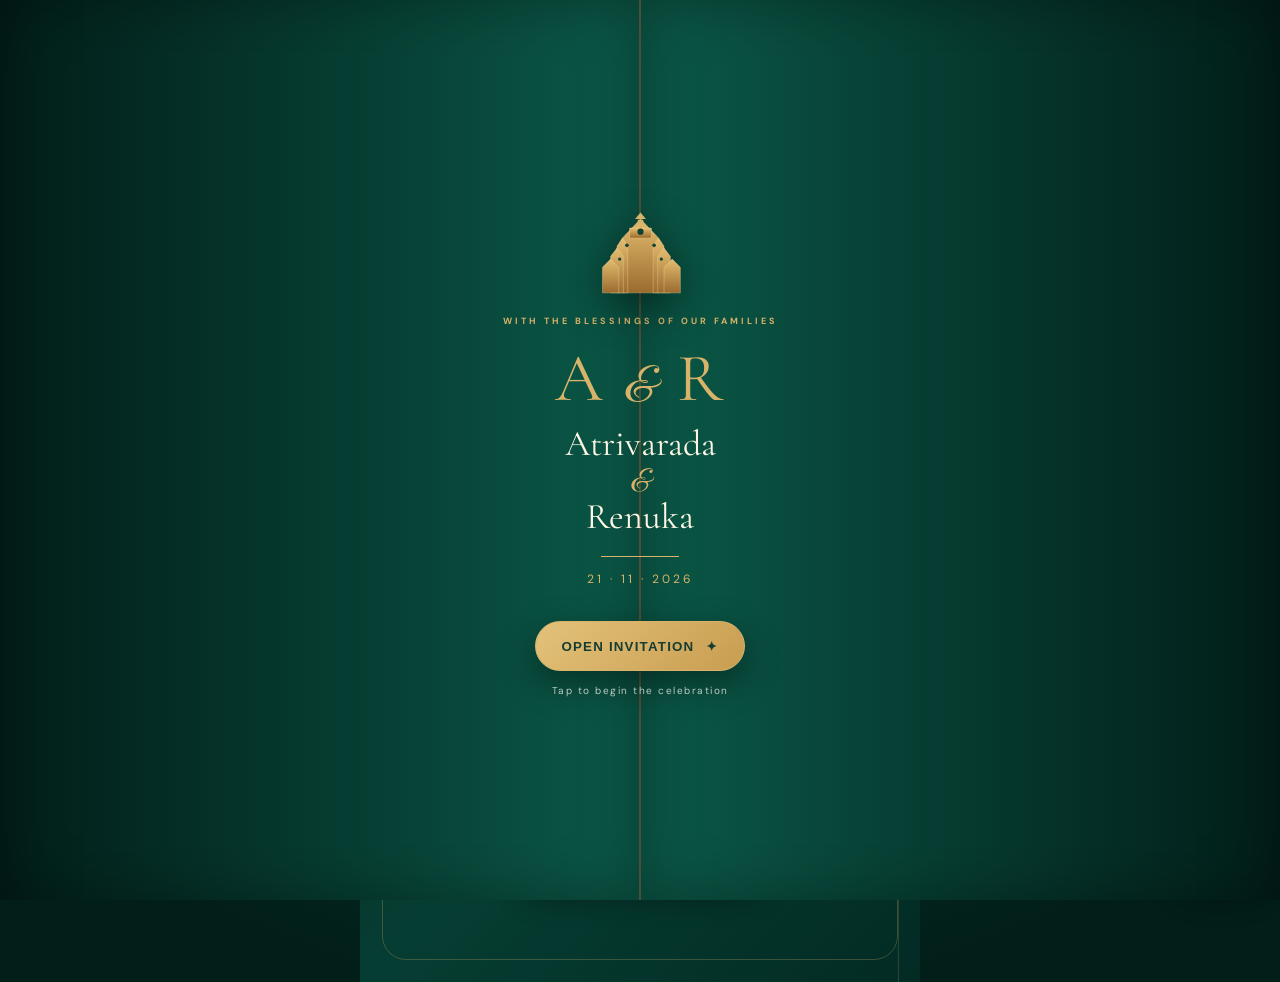
==== commit b6188fc5: "interactive" ====
--- a/i/atrivarada-renuka/index.html
+++ b/i/atrivarada-renuka/index.html
@@ -9,19 +9,33 @@
 </head>
 <body>
 <div class="invite" id="top">
+  <div class="opening" id="opening" aria-label="Wedding invitation opening">
+    <div class="opening-panel opening-panel-left"></div>
+    <div class="opening-panel opening-panel-right"></div>
+    <div class="opening-content" id="openingContent">
+      <img class="opening-gopuram" src="../../assets/gopuram.svg" alt="Temple gopuram">
+      <div class="opening-kicker">WITH THE BLESSINGS OF OUR FAMILIES</div>
+      <div class="opening-monogram">A <span>&amp;</span> R</div>
+      <div class="opening-names">Atrivarada<br><em>&amp;</em><br>Renuka</div>
+      <div class="opening-line"></div>
+      <div class="opening-date">21 · 11 · 2026</div>
+      <button class="opening-button" id="openInvitation" type="button">OPEN INVITATION <span>✦</span></button>
+      <div class="opening-hint">Tap to begin the celebration</div>
+    </div>
+  </div>
   <div class="thoranam" aria-hidden="true"></div><div class="petals" aria-hidden="true"></div>
-  <main class="invite-shell">
+  <main class="invite-shell presentation-shell">
     <section class="screen hero reveal visible" data-section="home" id="home">
       <div class="frame"></div><img class="gopuram" src="../../assets/gopuram.svg" alt="Temple gopuram">
       <div class="kicker">WITH THE BLESSINGS OF OUR FAMILIES</div><div class="monogram">A <i>&amp;</i> R</div>
       <div class="names">Atrivarada<br><span class="script">&amp;</span><br>Renuka</div>
-      <div class="goldline"></div><div class="date">21 · 11 · 2026</div><div class="city">Vijayawada</div>
+<!--      <div class="goldline"></div><div class="date">21 · 11 · 2026</div><div class="city">Vijayawada</div>-->
       <button class="hint" data-go="story">Tap to begin the celebration ✦</button><div class="scroll-cue">SCROLL TO EXPLORE ↓</div>
     </section>
 
     <section class="screen reveal" data-section="story" id="story">
       <div class="kicker">A SACRED BEGINNING</div><div class="photo-wrap"><img src="../../assets/couple-photo.jpg" alt="Atrivarada and Renuka"></div>
-      <img class="diya" src="../../assets/diya.svg" alt="Brass diya"><div class="script" style="font-size:36px;margin:12px 0">Together with our families</div>
+      <div class="script" style="font-size:36px;margin:12px 0">Together with our families</div>
       <p class="copy">With the blessings of our families, we invite you to celebrate our sacred union and share in the joy of our special day.</p>
     </section>
 
@@ -85,7 +99,13 @@
       <div class="goldline"></div><div class="script" style="font-size:36px">Atrivarada &amp; Renuka</div><img src="../../assets/kolam.svg" alt="Kolam pattern" style="width:100px;height:100px;opacity:.7;margin:20px"><div class="note">WEDDING INVITATION · VIJAYAWADA</div>
     </section>
   </main>
-  <nav class="bottom-nav" aria-label="Invitation sections"><button data-go="home" class="active">Home</button><button data-go="story">Story</button><button data-go="events">Events</button><button data-go="countdown">Time</button><button data-go="rsvp">RSVP</button></nav>
+  <nav class="bottom-nav presentation-nav" aria-label="Invitation scenes"><button data-go="home" class="active">Home</button><button data-go="story">Story</button><button data-go="events">Events</button><button data-go="countdown">Time</button><button data-go="gallery">Photos</button><button data-go="rsvp">RSVP</button></nav>
+  <div class="scene-controls" aria-label="Invitation playback controls">
+    <button id="scenePrev" type="button" aria-label="Previous scene">‹</button>
+    <div class="scene-progress" id="sceneProgress" aria-label="Scene progress"></div>
+    <button id="scenePlay" type="button" aria-label="Pause presentation">Ⅱ</button>
+    <button id="sceneNext" type="button" aria-label="Next scene">›</button>
+  </div>
   <button class="music" id="musicBtn" aria-label="Wedding music">♫</button><button class="share-fab" id="shareBtn">Share ✦</button>
   <div class="toast" id="toast" role="status" aria-live="polite"></div>
   <div class="lightbox" id="lightbox" role="dialog" aria-modal="true" aria-label="Photo viewer"><button class="close" id="closeLightbox" aria-label="Close photo">×</button><img id="lightboxImg" src="" alt="Wedding photograph"></div>
--- a/i/atrivarada-renuka/invitation.css
+++ b/i/atrivarada-renuka/invitation.css
@@ -107,3 +107,75 @@
         font-size:28px;
     }
 }
+
+/* Wedding invitation opening animation */
+body.invitation-locked{overflow:hidden}
+.opening{position:fixed;inset:0;z-index:100;display:flex;align-items:center;justify-content:center;background:radial-gradient(circle at 50% 38%,#17634f 0%,#0b4b3d 38%,#021e19 82%);overflow:hidden}
+.opening:before{content:"";position:absolute;inset:18px;border:1px solid #d8b36a55;border-radius:26px;pointer-events:none}
+.opening:after{content:"";position:absolute;inset:0;background:radial-gradient(circle at 50% 55%,transparent 0 24%,#021e1966 75%);pointer-events:none}
+.opening-content{position:relative;z-index:4;width:min(420px,88vw);text-align:center;padding:34px 22px;display:flex;flex-direction:column;align-items:center;animation:openingContentIn 1.1s cubic-bezier(.2,.8,.2,1) both}
+.opening-gopuram{width:145px;height:105px;object-fit:contain;filter:drop-shadow(0 10px 22px #0007);margin-bottom:8px}
+.opening-kicker{font-size:9px;letter-spacing:3px;color:var(--gold);font-weight:700}
+.opening-monogram{font-family:'Angeline','Cormorant Garamond',serif;font-size:68px;color:var(--gold);line-height:1;margin:18px 0 12px;letter-spacing:3px}
+.opening-monogram span{font-family:'Great Vibes',cursive;font-weight:400;font-size:.72em}
+.opening-names{font-family:'Cormorant Garamond',serif;font-size:36px;line-height:.98;color:var(--cream)}
+.opening-names em{font-family:'Great Vibes',cursive;color:var(--gold);font-style:normal;font-size:.85em}
+.opening-line{width:78px;height:1px;background:var(--gold);margin:22px auto 14px}
+.opening-date{font-size:12px;letter-spacing:3px;color:var(--gold)}
+.opening-button{margin-top:34px;min-height:50px;padding:13px 25px;border:1px solid var(--gold);border-radius:999px;background:linear-gradient(135deg,#e3c27a,#c89d50);color:#173c32;font-weight:800;letter-spacing:1.2px;cursor:pointer;box-shadow:0 12px 35px #0006;transition:transform .25s,box-shadow .25s}
+.opening-button span{margin-left:7px}
+.opening-button:hover{transform:translateY(-2px);box-shadow:0 16px 40px #0008}
+.opening-button:focus-visible{outline:2px solid var(--cream);outline-offset:4px}
+.opening-hint{margin-top:13px;font-size:10px;letter-spacing:1.5px;color:#bfcac4}
+.opening-panel{position:absolute;top:0;bottom:0;width:50%;z-index:3;background:linear-gradient(90deg,#021e19,#063d32 55%,#0b5948);border-color:#d8b36a55;box-shadow:inset 0 0 60px #0005}
+.opening-panel-left{left:0;border-right:1px solid #d8b36a55}
+.opening-panel-right{right:0;border-left:1px solid #d8b36a55;background:linear-gradient(270deg,#021e19,#063d32 55%,#0b5948)}
+.opening.opening-closing .opening-panel-left{animation:openLeft .95s cubic-bezier(.65,0,.2,1) forwards}
+.opening.opening-closing .opening-panel-right{animation:openRight .95s cubic-bezier(.65,0,.2,1) forwards}
+.opening.opening-closing .opening-content{animation:openingContentOut .45s ease forwards}
+.opening.opening-closing{animation:openingFade .25s ease 1s forwards;pointer-events:none}
+.opening.opened{display:none}
+@keyframes openingContentIn{from{opacity:0;transform:translateY(20px) scale(.97)}to{opacity:1;transform:none}}
+@keyframes openingContentOut{to{opacity:0;transform:scale(.94);filter:blur(4px)}}
+@keyframes openLeft{to{transform:translateX(-105%)}}
+@keyframes openRight{to{transform:translateX(105%)}}
+@keyframes openingFade{to{opacity:0;visibility:hidden}}
+@media(max-width:420px){.opening:before{inset:12px;border-radius:20px}.opening-content{padding:25px 18px}.opening-gopuram{width:125px;height:90px}.opening-monogram{font-size:60px}.opening-names{font-size:32px}.opening-button{margin-top:29px}}
+@media(prefers-reduced-motion:reduce){.opening-content{animation:none}.opening.opening-closing .opening-panel-left,.opening.opening-closing .opening-panel-right,.opening.opening-closing .opening-content,.opening.opening-closing{animation-duration:.01ms;animation-delay:0ms}}
+
+/* Cinematic presentation mode */
+body.presentation-mode{overflow:hidden}
+.presentation-shell{height:100vh;min-height:100vh;padding:0;position:relative}
+.presentation-shell .screen{position:absolute;inset:0;width:100%;height:100vh;min-height:100vh;padding:70px 24px 100px;opacity:0;visibility:hidden;transform:translateX(7%) scale(.985);transition:opacity .7s ease,transform .8s cubic-bezier(.2,.75,.2,1),visibility 0s linear .8s;z-index:1;overflow:auto;scrollbar-width:none}
+.presentation-shell .screen::-webkit-scrollbar{display:none}
+.presentation-shell .screen.active-scene{opacity:1;visibility:visible;transform:none;z-index:2;transition-delay:0s}
+.presentation-shell .screen.active-scene>*{animation:sceneContentIn .75s cubic-bezier(.2,.75,.2,1) both}
+.presentation-shell .screen.active-scene>*:nth-child(2){animation-delay:.08s}
+.presentation-shell .screen.active-scene>*:nth-child(3){animation-delay:.16s}
+.presentation-shell .screen.active-scene>*:nth-child(4){animation-delay:.24s}
+.presentation-shell .screen:not(.hero){min-height:100vh;padding-top:80px;padding-bottom:110px}
+.presentation-shell .hero{min-height:100vh}
+.presentation-shell .frame{inset:22px}
+.presentation-shell .reveal{opacity:1;transform:none;transition:none}
+@keyframes sceneContentIn{from{opacity:0;transform:translateY(24px)}to{opacity:1;transform:none}}
+.scene-controls{position:fixed;left:50%;bottom:16px;transform:translateX(-50%);z-index:45;display:flex;align-items:center;gap:8px;padding:7px 9px;background:#031c18e8;border:1px solid #d8b36a66;border-radius:999px;backdrop-filter:blur(12px);box-shadow:0 12px 30px #0007}
+.scene-controls button{width:36px;height:36px;border:1px solid #d8b36a66;border-radius:50%;background:transparent;color:var(--cream);cursor:pointer;font-size:18px;display:grid;place-items:center}
+.scene-controls button:hover{background:var(--gold);color:#173c32}
+.scene-controls button:focus-visible{outline:2px solid var(--cream);outline-offset:2px}
+.scene-progress{display:flex;align-items:center;gap:5px;padding:0 4px}
+.scene-dot{width:7px;height:7px;border-radius:50%;border:0;background:#d8cfbb55;transition:all .3s}
+.scene-dot.active{width:22px;border-radius:999px;background:var(--gold)}
+.presentation-nav{bottom:68px;opacity:.92}
+.presentation-nav button{min-width:48px}
+.presentation-shell .scroll-cue{display:none}
+@media(max-width:520px){
+  .presentation-shell .screen{padding:55px 18px 130px}
+  .presentation-shell .screen:not(.hero){padding-top:65px;padding-bottom:130px}
+  .presentation-nav{left:8px;right:8px;bottom:66px;transform:none;justify-content:space-around;gap:2px}
+  .presentation-nav button{min-width:42px;font-size:10px}
+  .scene-controls{bottom:14px}
+}
+@media(prefers-reduced-motion:reduce){
+  .presentation-shell .screen{transition:none}
+  .presentation-shell .screen.active-scene>*{animation:none}
+}
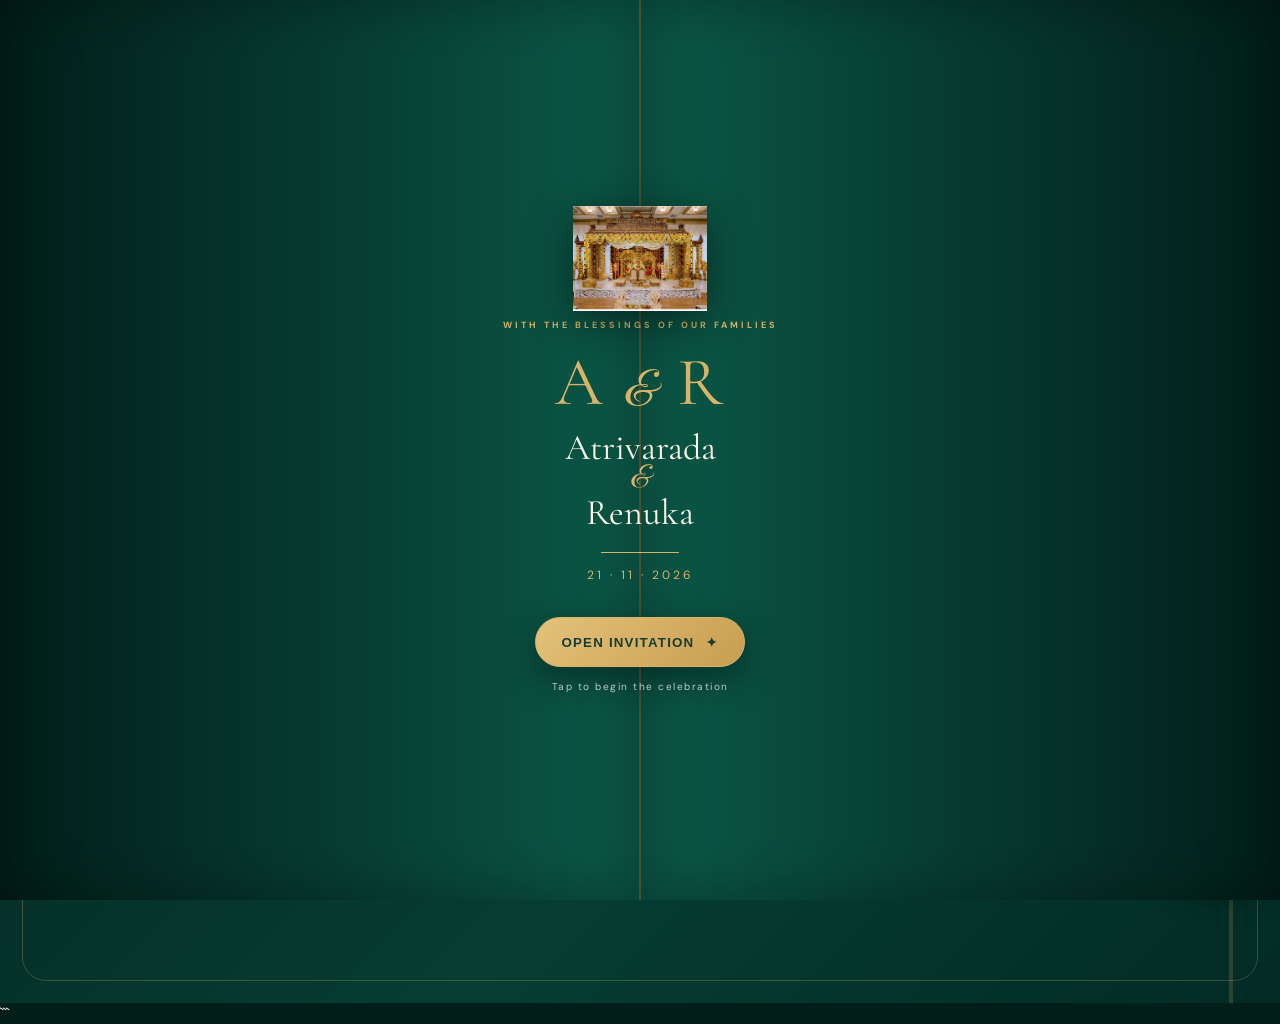
==== commit a39b8f85: "final commit" ====
--- a/i/atrivarada-renuka/index.html
+++ b/i/atrivarada-renuka/index.html
@@ -1,17 +1,29 @@
+```html
 <!doctype html>
 <html lang="en">
 <head>
-<meta charset="utf-8"><meta name="viewport" content="width=device-width,initial-scale=1,viewport-fit=cover">
-<meta name="theme-color" content="#021e19"><meta name="description" content="Wedding invitation of Atrivarada & Renuka — Vijayawada, 21 November 2026.">
-<meta property="og:title" content="Atrivarada & Renuka — Wedding Invitation"><meta property="og:description" content="You are warmly invited to celebrate the wedding of Atrivarada & Renuka."><meta property="og:type" content="website">
-<title>Atrivarada & Renuka — Wedding Invitation</title>
-<link rel="stylesheet" href="../../style.css"><link rel="stylesheet" href="invitation.css">
+  <meta charset="utf-8">
+  <meta name="viewport" content="width=device-width,initial-scale=1,viewport-fit=cover">
+  <meta name="theme-color" content="#021e19">
+  <meta name="description" content="Wedding invitation of Atrivarada & Renuka — Vijayawada, 21 November 2026.">
+  <meta property="og:title" content="Atrivarada & Renuka — Wedding Invitation">
+  <meta property="og:description" content="You are warmly invited to celebrate the wedding of Atrivarada & Renuka.">
+  <meta property="og:type" content="website">
+
+  <title>Atrivarada & Renuka — Wedding Invitation</title>
+
+  <link rel="stylesheet" href="../../style.css">
+  <link rel="stylesheet" href="invitation.css">
 </head>
+
 <body>
 <div class="invite" id="top">
+
+  <!-- Opening animation -->
   <div class="opening" id="opening" aria-label="Wedding invitation opening">
     <div class="opening-panel opening-panel-left"></div>
     <div class="opening-panel opening-panel-right"></div>
+
     <div class="opening-content" id="openingContent">
       <img class="opening-gopuram" src="../../assets/gopuram.svg" alt="Temple gopuram">
       <div class="opening-kicker">WITH THE BLESSINGS OF OUR FAMILIES</div>
@@ -19,46 +31,120 @@
       <div class="opening-names">Atrivarada<br><em>&amp;</em><br>Renuka</div>
       <div class="opening-line"></div>
       <div class="opening-date">21 · 11 · 2026</div>
-      <button class="opening-button" id="openInvitation" type="button">OPEN INVITATION <span>✦</span></button>
+
+      <button class="opening-button" id="openInvitation" type="button">
+        OPEN INVITATION <span>✦</span>
+      </button>
+
       <div class="opening-hint">Tap to begin the celebration</div>
     </div>
   </div>
-  <div class="thoranam" aria-hidden="true"></div><div class="petals" aria-hidden="true"></div>
+
+  <div class="thoranam" aria-hidden="true"></div>
+  <div class="petals" aria-hidden="true"></div>
+
   <main class="invite-shell presentation-shell">
-    <section class="screen hero reveal visible" data-section="home" id="home">
-      <div class="frame"></div><img class="gopuram" src="../../assets/gopuram.svg" alt="Temple gopuram">
-      <div class="kicker">WITH THE BLESSINGS OF OUR FAMILIES</div><div class="monogram">A <i>&amp;</i> R</div>
+
+    <!-- Scene 1: Home -->
+    <section class="screen hero reveal visible"
+             data-section="home" id="home">
+
+      <div class="frame"></div>
+      <img class="gopuram" src="../../assets/gopuram.svg" alt="Temple gopuram">
+
+      <div class="kicker">WITH THE BLESSINGS OF OUR FAMILIES</div>
+      <div class="monogram">A <i>&amp;</i> R</div>
       <div class="names">Atrivarada<br><span class="script">&amp;</span><br>Renuka</div>
-<!--      <div class="goldline"></div><div class="date">21 · 11 · 2026</div><div class="city">Vijayawada</div>-->
-      <button class="hint" data-go="story">Tap to begin the celebration ✦</button><div class="scroll-cue">SCROLL TO EXPLORE ↓</div>
-    </section>
-
+
+      <button class="hint" data-go="story" type="button">
+        Tap to begin the celebration ✦
+      </button>
+
+      <div class="scroll-cue">SCROLL TO EXPLORE ↓</div>
+    </section>
+
+    <!-- Scene 2: Our story -->
     <section class="screen reveal" data-section="story" id="story">
-      <div class="kicker">A SACRED BEGINNING</div><div class="photo-wrap"><img src="../../assets/couple-photo.jpg" alt="Atrivarada and Renuka"></div>
-      <div class="script" style="font-size:36px;margin:12px 0">Together with our families</div>
-      <p class="copy">With the blessings of our families, we invite you to celebrate our sacred union and share in the joy of our special day.</p>
-    </section>
-
+      <div class="kicker">A SACRED BEGINNING</div>
+
+      <div class="photo-wrap">
+        <img src="../../assets/couple-photo.jpg" alt="Atrivarada and Renuka">
+      </div>
+
+      <div class="script" style="font-size:36px;margin:12px 0">
+        Together with our families
+      </div>
+
+      <p class="copy">
+        With the blessings of our families, we invite you to celebrate our
+        sacred union and share in the joy of our special day.
+      </p>
+    </section>
+
+    <!-- Scene 3: Events -->
     <section class="screen reveal" data-section="events" id="events">
-      <div class="kicker">OUR CELEBRATIONS</div><div class="event-grid">
-        <article class="event"><h2>Marriage / Muhurtham</h2><p><strong>21 November 2026</strong><br>9:56 PM<br>Vijayawada</p><div class="actions"><button class="action" id="calendarBtn">＋ Add to calendar</button><button class="action" id="directionsBtn">⌖ Directions</button></div></article>
-        <article class="event"><h2>Reception</h2><p><strong>5 December 2026</strong><br>7:00 PM onwards<br>Visakhapatnam</p></article>
-      </div>
-    </section>
-
+      <div class="kicker">OUR CELEBRATIONS</div>
+
+      <div class="event-grid">
+        <article class="event">
+          <h2>Marriage / Muhurtham</h2>
+          <p>
+            <strong>21 November 2026</strong><br>
+            9:56 PM<br>
+            Vijayawada
+          </p>
+
+          <div class="actions">
+            <button class="action" id="calendarBtn" type="button">
+              ＋ Add to calendar
+            </button>
+            <button class="action" id="directionsBtn" type="button">
+              ⌖ Directions
+            </button>
+          </div>
+        </article>
+
+        <article class="event">
+          <h2>Reception</h2>
+          <p>
+            <strong>5 December 2026</strong><br>
+            7:00 PM onwards<br>
+            Visakhapatnam
+          </p>
+        </article>
+      </div>
+    </section>
+
+    <!-- Scene 4: Countdown -->
     <section class="screen reveal" data-section="countdown" id="countdown">
-      <div class="kicker">COUNTING DOWN TO OUR DAY</div><div class="script" style="font-size:38px;margin-top:12px">The auspicious moment</div>
-      <div class="countdown"><div class="time"><b id="days">00</b><span>DAYS</span></div><div class="time"><b id="hours">00</b><span>HOURS</span></div><div class="time"><b id="minutes">00</b><span>MINUTES</span></div><div class="time"><b id="seconds">00</b><span>SECONDS</span></div></div>
-      <p class="copy">Until we begin this beautiful new chapter together.</p>
-    </section>
-
+      <div class="kicker">COUNTING DOWN TO OUR DAY</div>
+
+      <div class="script" style="font-size:38px;margin-top:12px">
+        The auspicious moment
+      </div>
+
+      <div class="countdown">
+        <div class="time"><b id="days">00</b><span>DAYS</span></div>
+        <div class="time"><b id="hours">00</b><span>HOURS</span></div>
+        <div class="time"><b id="minutes">00</b><span>MINUTES</span></div>
+        <div class="time"><b id="seconds">00</b><span>SECONDS</span></div>
+      </div>
+
+      <p class="copy">
+        Until we begin this beautiful new chapter together.
+      </p>
+    </section>
+
+    <!-- Scene 5: Photo collage -->
     <section class="screen reveal" data-section="gallery" id="gallery">
       <div class="kicker">A MOMENT TO REMEMBER</div>
-<!--      <div class="gallery"><button aria-label="Open couple photograph"><img src="../../assets/couple-photo2.jpg" alt="Atrivarada and Renuka"></button><button aria-label="Open couple photograph"><img src="../../assets/couple-photo4.jpg" alt="Atrivarada and Renuka"></button><button aria-label="Open couple photograph"><img src="../../assets/couple-photo3.jpg" alt="Atrivarada and Renuka"></button></div>-->
 
       <div class="gallery-slider" id="gallerySlider">
 
-        <button class="gallery-arrow gallery-prev" id="galleryPrev" aria-label="Previous photo">
+        <button class="gallery-arrow gallery-prev"
+                id="galleryPrev"
+                type="button"
+                aria-label="Previous photo">
           ‹
         </button>
 
@@ -78,37 +164,118 @@
 
         </div>
 
-        <button class="gallery-arrow gallery-next" id="galleryNext" aria-label="Next photo">
+        <button class="gallery-arrow gallery-next"
+                id="galleryNext"
+                type="button"
+                aria-label="Next photo">
           ›
         </button>
 
         <div class="gallery-dots" id="galleryDots">
-          <button class="active" aria-label="Photo 1"></button>
-          <button aria-label="Photo 2"></button>
-          <button aria-label="Photo 3"></button>
+          <button class="active" type="button" aria-label="Photo 1"></button>
+          <button type="button" aria-label="Photo 2"></button>
+          <button type="button" aria-label="Photo 3"></button>
         </div>
-
       </div>
 
       <p class="note">SWIPE OR TAP TO EXPLORE ✦</p>
       <p class="note">TAP A PHOTO TO VIEW</p>
-    </section>
-
+
+      <!-- NEW: Continue to the next invitation scene -->
+      <button class="next-scene-btn"
+              id="nextSceneBtn"
+              type="button"
+              data-next-scene
+              aria-label="Continue to RSVP"
+              title="Continue to RSVP">
+        <span aria-hidden="true">↓</span>
+      </button>
+    </section>
+
+    <!-- Scene 6: RSVP -->
     <section class="screen reveal" data-section="rsvp" id="rsvp">
-      <div class="kicker">YOUR PRESENCE MATTERS</div><div class="rsvp"><h2>Will you join us?</h2><p class="copy">Send your response directly to the family on WhatsApp.</p><div class="actions"><button class="action" data-rsvp="Yes, I will be there 💚">Yes, I’ll be there</button><button class="action" data-rsvp="Maybe">Maybe</button><button class="action" data-rsvp="Unable to attend">Unable to attend</button></div></div>
-      <div class="goldline"></div><div class="script" style="font-size:36px">Atrivarada &amp; Renuka</div><img src="../../assets/kolam.svg" alt="Kolam pattern" style="width:100px;height:100px;opacity:.7;margin:20px"><div class="note">WEDDING INVITATION · VIJAYAWADA</div>
-    </section>
+      <div class="kicker">YOUR PRESENCE MATTERS</div>
+
+      <div class="rsvp">
+        <h2>Will you join us?</h2>
+
+        <p class="copy">
+          Send your response directly to the family on WhatsApp.
+        </p>
+
+        <div class="actions">
+          <button class="action" type="button" data-rsvp="Yes, I will be there 💚">
+            Yes, I’ll be there
+          </button>
+          <button class="action" type="button" data-rsvp="Maybe">
+            Maybe
+          </button>
+          <button class="action" type="button" data-rsvp="Unable to attend">
+            Unable to attend
+          </button>
+        </div>
+      </div>
+
+      <div class="goldline"></div>
+
+      <div class="script" style="font-size:36px">
+        Atrivarada &amp; Renuka
+      </div>
+
+      <img src="../../assets/kolam.svg"
+           alt="Kolam pattern"
+           style="width:100px;height:100px;opacity:.7;margin:20px">
+
+      <div class="note">WEDDING INVITATION · VIJAYAWADA</div>
+    </section>
+
   </main>
-  <nav class="bottom-nav presentation-nav" aria-label="Invitation scenes"><button data-go="home" class="active">Home</button><button data-go="story">Story</button><button data-go="events">Events</button><button data-go="countdown">Time</button><button data-go="gallery">Photos</button><button data-go="rsvp">RSVP</button></nav>
+
+  <!-- Scene navigation -->
+  <nav class="bottom-nav presentation-nav" aria-label="Invitation scenes">
+    <button type="button" data-go="home" class="active">Home</button>
+    <button type="button" data-go="story">Story</button>
+    <button type="button" data-go="events">Events</button>
+    <button type="button" data-go="countdown">Time</button>
+    <button type="button" data-go="gallery">Photos</button>
+    <button type="button" data-go="rsvp">RSVP</button>
+  </nav>
+
+  <!-- Scene playback controls -->
   <div class="scene-controls" aria-label="Invitation playback controls">
     <button id="scenePrev" type="button" aria-label="Previous scene">‹</button>
     <div class="scene-progress" id="sceneProgress" aria-label="Scene progress"></div>
     <button id="scenePlay" type="button" aria-label="Pause presentation">Ⅱ</button>
     <button id="sceneNext" type="button" aria-label="Next scene">›</button>
   </div>
-  <button class="music" id="musicBtn" aria-label="Wedding music">♫</button><button class="share-fab" id="shareBtn">Share ✦</button>
+
+  <button class="music" id="musicBtn" type="button" aria-label="Wedding music">♫</button>
+  <button class="share-fab" id="shareBtn" type="button">Share ✦</button>
+
   <div class="toast" id="toast" role="status" aria-live="polite"></div>
-  <div class="lightbox" id="lightbox" role="dialog" aria-modal="true" aria-label="Photo viewer"><button class="close" id="closeLightbox" aria-label="Close photo">×</button><img id="lightboxImg" src="" alt="Wedding photograph"></div>
+
+  <!-- Photo lightbox -->
+  <div class="lightbox" id="lightbox" role="dialog" aria-modal="true" aria-label="Photo viewer">
+    <button class="close" id="closeLightbox" type="button" aria-label="Close photo">×</button>
+    <img id="lightboxImg" src="" alt="Wedding photograph">
+  </div>
+
 </div>
+
 <script src="invitation.js"></script>
-</body></html>
+
+<!-- NEW: Make the collage arrow advance to the RSVP scene -->
+<script>
+  document.getElementById('nextSceneBtn')?.addEventListener('click', () => {
+    const rsvpButton = document.querySelector('[data-go="rsvp"]');
+    if (rsvpButton) {
+      rsvpButton.click();
+    } else {
+      document.getElementById('rsvp')?.classList.add('active-scene');
+    }
+  });
+</script>
+
+</body>
+</html>
+```
--- a/i/atrivarada-renuka/invitation.css
+++ b/i/atrivarada-renuka/invitation.css
@@ -1,5 +1,5 @@
 :root{--deep:#021e19;--green:#063d32;--green2:#0b5948;--gold:#d8b36a;--cream:#fff7e5;--muted:#d8cfbb;--line:#d8b36a55}
-*{box-sizing:border-box}html{scroll-behavior:smooth}body{margin:0;background:var(--deep);color:var(--cream);font-family:'DM Sans',sans-serif}.invite{min-height:100vh;background:radial-gradient(circle at 50% 5%,#17634f,var(--green) 42%,var(--deep) 85%);overflow-x:hidden}.invite-shell{width:min(560px,100%);margin:auto;padding-bottom:90px}.thoranam{height:82px;background:url('../../assets/thoranam.svg') top center/100% 82px no-repeat;opacity:.95}.screen{min-height:92vh;display:flex;flex-direction:column;align-items:center;justify-content:center;text-align:center;padding:40px 22px;position:relative;overflow:hidden}.screen:not(.hero){min-height:auto;padding-top:90px;padding-bottom:90px}.hero{min-height:calc(100vh - 82px)}.frame{position:absolute;inset:22px;border:1px solid #d8b36a44;border-radius:24px;pointer-events:none}.kicker{font-size:10px;letter-spacing:3px;color:var(--gold);font-weight:700}.gopuram{width:150px;height:110px;object-fit:contain}.monogram{font-family:'Angeline';font-size:72px;color:var(--gold);line-height:1;margin:18px}.monogram i,.script{font-family:'Angeline';font-weight:400}.names{font-family:'Cormorant Garamond';font-size:37px;line-height:1.05}.script{color:var(--gold)}.names .script{font-size:35px}.goldline{width:85px;height:1px;background:var(--gold);margin:24px auto}.date{font-size:14px;letter-spacing:3px;color:var(--gold)}.city{font-family:'Great Vibes';font-size:30px;color:var(--gold);margin-top:8px}.hint{margin-top:32px;border:1px solid var(--gold);background:#d8b36a15;color:var(--cream);border-radius:999px;padding:13px 22px;font-weight:700;cursor:pointer}.scroll-cue{margin-top:24px;font-size:11px;letter-spacing:2px;color:#bfcac4;animation:bob 1.8s ease-in-out infinite}@keyframes bob{50%{transform:translateY(6px)}}.photo-wrap{width:min(330px,84vw);height:405px;border:5px solid #f1dfb9;box-shadow:0 22px 55px #0009;overflow:hidden;background:#174c3f;margin:24px 0}.photo-wrap img{width:100%;height:100%;object-fit:cover}.copy{max-width:390px;color:var(--muted);line-height:1.75;font-size:15px}.diya{width:46px;height:55px;object-fit:contain}.event-grid{width:100%;display:grid;gap:16px;margin-top:20px}.event{border:1px solid var(--line);border-radius:20px;padding:24px 18px;background:#ffffff09;backdrop-filter:blur(5px)}.event h2{font-family:'Cormorant Garamond';font-size:31px;color:var(--gold);margin:0 0 10px}.event p{line-height:1.8;color:var(--muted);margin:0}.event strong{color:var(--cream)}.actions{display:flex;gap:8px;justify-content:center;flex-wrap:wrap;margin-top:17px}.action{display:inline-flex;align-items:center;justify-content:center;min-height:44px;padding:9px 14px;border-radius:999px;border:1px solid var(--gold);color:var(--cream);background:#d8b36a12;text-decoration:none;font-size:12px;font-weight:700;cursor:pointer}.countdown{display:grid;grid-template-columns:repeat(4,1fr);gap:8px;width:100%;max-width:420px;margin:25px 0}.time{border:1px solid var(--line);border-radius:15px;padding:13px 6px;background:#ffffff08}.time b{display:block;font-family:'Cormorant Garamond';font-size:30px;color:var(--gold)}.time span{font-size:8px;letter-spacing:1.5px;color:#c7d0cb}.gallery{width:100%;display:grid;grid-template-columns:1fr 1fr;gap:10px;margin-top:22px}.gallery button{border:0;padding:0;background:none;cursor:pointer;border-radius:14px;overflow:hidden;aspect-ratio:1}.gallery img{width:100%;height:100%;object-fit:contain;transition:transform .35s}.gallery button:hover img{transform:scale(1.04)}.note{font-size:11px;letter-spacing:1.5px;color:#aeb9b3;margin-top:24px}.bottom-nav{position:fixed;left:50%;bottom:12px;transform:translateX(-50%);z-index:30;display:flex;gap:6px;padding:6px;background:#031c18dd;border:1px solid #d8b36a55;border-radius:999px;backdrop-filter:blur(12px)}.bottom-nav button{border:0;background:transparent;color:#d8cfbb;min-width:44px;height:38px;border-radius:999px;cursor:pointer;font-size:11px}.bottom-nav button.active{background:var(--gold);color:#173c32;font-weight:800}.share-fab{position:fixed;right:15px;bottom:18px;z-index:31;border:1px solid var(--gold);background:var(--gold);color:#173c32;border-radius:999px;padding:13px 17px;font-weight:800;cursor:pointer;box-shadow:0 12px 30px #0007}.music{position:fixed;left:15px;bottom:18px;z-index:31;width:48px;height:48px;border-radius:50%;border:1px solid var(--gold);background:#031c18dd;color:var(--gold);cursor:pointer}.petals{position:fixed;inset:0;pointer-events:none;z-index:10;overflow:hidden}.petal{position:absolute;top:-20px;width:9px;height:14px;background:#e9c778;border-radius:80% 20% 80% 20%;opacity:.75;animation:fall linear forwards}@keyframes fall{to{transform:translate3d(var(--drift),110vh,0) rotate(480deg);opacity:0}}.reveal{opacity:0;transform:translateY(24px);transition:opacity .7s ease,transform .7s ease}.reveal.visible{opacity:1;transform:none}.lightbox{position:fixed;inset:0;background:#000d;z-index:60;display:none;align-items:center;justify-content:center;padding:22px}.lightbox.open{display:flex}.lightbox img{max-width:92vw;max-height:86vh;object-fit:contain;border:3px solid #f1dfb9}.close{position:absolute;top:18px;right:18px;width:44px;height:44px;border-radius:50%;border:1px solid var(--gold);background:#173c32;color:var(--cream);font-size:24px;cursor:pointer}.rsvp{border:1px solid var(--line);border-radius:22px;padding:25px 18px;background:#ffffff08;width:100%;max-width:430px}.rsvp h2{font-family:'Cormorant Garamond';font-size:32px;color:var(--gold);margin:0 0 10px}.rsvp button{min-height:46px;padding:10px 17px;border-radius:999px;border:1px solid var(--gold);background:transparent;color:var(--cream);cursor:pointer;font-weight:700}.rsvp button:hover{background:var(--gold);color:#173c32}.toast{position:fixed;left:50%;bottom:76px;transform:translateX(-50%) translateY(12px);opacity:0;pointer-events:none;background:#fff;color:#173c32;padding:11px 16px;border-radius:999px;font-size:12px;z-index:70;transition:.25s}.toast.show{opacity:1;transform:translateX(-50%)}@media(max-width:420px){.names{font-size:31px}.photo-wrap{height:365px}.bottom-nav{left:10px;right:10px;transform:none;justify-content:space-around}.share-fab{right:12px;bottom:70px}.music{left:12px;bottom:70px}}@media(prefers-reduced-motion:reduce){html{scroll-behavior:auto}.scroll-cue{animation:none}.petals{display:none}.reveal{transition:none}}
+*{box-sizing:border-box}html{scroll-behavior:smooth}body{margin:0;background:var(--deep);color:var(--cream);font-family:'DM Sans',sans-serif}.invite{min-height:100vh;background:radial-gradient(circle at 50% 5%,#17634f,var(--green) 42%,var(--deep) 85%);overflow-x:hidden}.invite-shell{width:min(560px,100%);margin:auto;padding-bottom:90px}.thoranam{height:82px;background:url('../../assets/thoranam.svg') top center/100% 82px no-repeat;opacity:.95}.screen{min-height:92vh;display:flex;flex-direction:column;align-items:center;justify-content:center;text-align:center;padding:40px 22px;position:relative;overflow:hidden}.screen:not(.hero){min-height:auto;padding-top:90px;padding-bottom:90px}.hero{min-height:calc(100vh - 82px)}.frame{position:absolute;inset:22px;border:1px solid #d8b36a44;border-radius:24px;pointer-events:none}.kicker{font-size:10px;letter-spacing:3px;color:var(--gold);font-weight:700}.gopuram{width:150px;height:110px;object-fit:contain}.monogram{font-family:'Angeline';font-size:72px;color:var(--gold);line-height:1;margin:18px}.monogram i,.script{font-family:'Angeline';font-weight:400}.names{font-family:'Cormorant Garamond';font-size:37px;line-height:1.05}.script{color:var(--gold)}.names .script{font-size:35px}.goldline{width:85px;height:1px;background:var(--gold);margin:24px auto}.date{font-size:14px;letter-spacing:3px;color:var(--gold)}.city{font-family:'Great Vibes';font-size:30px;color:var(--gold);margin-top:8px}.hint{margin-top:32px;border:1px solid var(--gold);background:#d8b36a15;color:var(--cream);border-radius:999px;padding:13px 22px;font-weight:700;cursor:pointer}.scroll-cue{margin-top:24px;font-size:11px;letter-spacing:2px;color:#bfcac4;animation:bob 1.8s ease-in-out infinite}@keyframes bob{50%{transform:translateY(6px)}}.photo-wrap{width:min(330px,84vw);height:405px;border:5px solid #f1dfb9;box-shadow:0 22px 55px #0009;overflow:hidden;background:#174c3f;margin:24px 0}.photo-wrap img{width:100%;height:100%;object-fit:cover}.copy{max-width:390px;color:var(--muted);line-height:1.75;font-size:15px}.diya{width:46px;height:55px;object-fit:contain}.event-grid{width:100%;display:grid;gap:16px;margin-top:20px}.event{border:1px solid var(--line);border-radius:20px;padding:24px 18px;background:#ffffff09;backdrop-filter:blur(5px)}.event h2{font-family:'Cormorant Garamond';font-size:31px;color:var(--gold);margin:0 0 10px}.event p{line-height:1.8;color:var(--muted);margin:0}.event strong{color:var(--cream)}.actions{display:flex;gap:8px;justify-content:center;flex-wrap:wrap;margin-top:17px}.action{display:inline-flex;align-items:center;justify-content:center;min-height:44px;padding:9px 14px;border-radius:999px;border:1px solid var(--gold);color:var(--cream);background:#d8b36a12;text-decoration:none;font-size:12px;font-weight:700;cursor:pointer}.countdown{display:grid;grid-template-columns:repeat(4,1fr);gap:8px;width:100%;max-width:420px;margin:25px 0}.time{border:1px solid var(--line);border-radius:15px;padding:13px 6px;background:#ffffff08}.time b{display:block;font-family:'Cormorant Garamond';font-size:30px;color:var(--gold)}.time span{font-size:8px;letter-spacing:1.5px;color:#c7d0cb}.gallery{width:100%;display:grid;grid-template-columns:1fr 1fr;gap:10px;margin-top:22px}.gallery button{border:0;padding:0;background:none;cursor:pointer;border-radius:14px;overflow:hidden;aspect-ratio:1}.gallery img{width:100%;height:100%;object-fit:contain;transition:transform .35s}.gallery button:hover img{transform:scale(1.04)}.note{font-size:11px;letter-spacing:1.5px;color:#aeb9b3;margin-top:24px}.bottom-nav{position:fixed;left:50%;bottom:12px;transform:translateX(-50%);z-index:30;display:flex;gap:6px;padding:6px;background:#031c18dd;border:1px solid #d8b36a55;border-radius:999px;backdrop-filter:blur(12px)}.bottom-nav button{border:0;background:transparent;color:#d8cfbb;min-width:44px;height:38px;border-radius:999px;cursor:pointer;font-size:11px}.bottom-nav {display: none !important;}.bottom-nav button.active{background:var(--gold);color:#173c32;font-weight:800}.share-fab{position:fixed;right:15px;bottom:18px;z-index:31;border:1px solid var(--gold);background:var(--gold);color:#173c32;border-radius:999px;padding:13px 17px;font-weight:800;cursor:pointer;box-shadow:0 12px 30px #0007}.music{position:fixed;left:15px;bottom:18px;z-index:31;width:48px;height:48px;border-radius:50%;border:1px solid var(--gold);background:#031c18dd;color:var(--gold);cursor:pointer}.petals{position:fixed;inset:0;pointer-events:none;z-index:10;overflow:hidden}.petal{position:absolute;top:-20px;width:9px;height:14px;background:#e9c778;border-radius:80% 20% 80% 20%;opacity:.75;animation:fall linear forwards}@keyframes fall{to{transform:translate3d(var(--drift),110vh,0) rotate(480deg);opacity:0}}.reveal{opacity:0;transform:translateY(24px);transition:opacity .7s ease,transform .7s ease}.reveal.visible{opacity:1;transform:none}.lightbox{position:fixed;inset:0;background:#000d;z-index:60;display:none;align-items:center;justify-content:center;padding:22px}.lightbox.open{display:flex}.lightbox img{max-width:92vw;max-height:86vh;object-fit:contain;border:3px solid #f1dfb9}.close{position:absolute;top:18px;right:18px;width:44px;height:44px;border-radius:50%;border:1px solid var(--gold);background:#173c32;color:var(--cream);font-size:24px;cursor:pointer}.rsvp{border:1px solid var(--line);border-radius:22px;padding:25px 18px;background:#ffffff08;width:100%;max-width:430px}.rsvp h2{font-family:'Cormorant Garamond';font-size:32px;color:var(--gold);margin:0 0 10px}.rsvp button{min-height:46px;padding:10px 17px;border-radius:999px;border:1px solid var(--gold);background:transparent;color:var(--cream);cursor:pointer;font-weight:700}.rsvp button:hover{background:var(--gold);color:#173c32}.toast{position:fixed;left:50%;bottom:76px;transform:translateX(-50%) translateY(12px);opacity:0;pointer-events:none;background:#fff;color:#173c32;padding:11px 16px;border-radius:999px;font-size:12px;z-index:70;transition:.25s}.toast.show{opacity:1;transform:translateX(-50%)}@media(max-width:420px){.names{font-size:31px}.photo-wrap{height:365px}.bottom-nav{left:10px;right:10px;transform:none;justify-content:space-around}.share-fab{right:12px;bottom:70px}.music{left:12px;bottom:70px}}@media(prefers-reduced-motion:reduce){html{scroll-behavior:auto}.scroll-cue{animation:none}.petals{display:none}.reveal{transition:none}}
 /* Gallery Slider */
 .gallery-slider{
     width:100%;
@@ -179,3 +179,164 @@
   .presentation-shell .screen{transition:none}
   .presentation-shell .screen.active-scene>*{animation:none}
 }
+/* Prevent invitation scenes from clipping content */
+body.presentation-mode .invite {
+  overflow-x: hidden;
+  overflow-y: auto;
+}
+
+body.presentation-mode .invite-shell {
+  width: 100%;
+  max-width: 100%;
+  padding-bottom: 30px;
+}
+
+body.presentation-mode .screen {
+  width: 100%;
+  min-height: 100vh;
+  height: auto;
+  padding: 50px 20px;
+  overflow: visible;
+}
+
+/* Keep the full couple photo visible */
+.photo-wrap {
+  width: min(90vw, 420px);
+  height: auto;
+  aspect-ratio: 4 / 5;
+  overflow: hidden;
+}
+
+.photo-wrap img {
+  width: 100%;
+  height: 100%;
+  object-fit: contain;
+}
+
+/* Keep gallery images inside their frames */
+.gallery-slider,
+.gallery-track {
+  width: 100%;
+  max-width: 100%;
+}
+
+.gallery-slide img {
+  display: block;
+  width: 100%;
+  height: 100%;
+  object-fit: contain;
+}
+
+/* Leave room for floating controls */
+.screen[data-section="rsvp"] {
+  padding-bottom: 100px;
+}
+body.presentation-mode .screen {
+  position: absolute;
+  inset: 0 auto auto 0;
+}
+
+body.presentation-mode .screen.active-scene {
+  position: relative;
+}
+
+
+/* FINAL FIX: Hide all bottom navigation and scene indicators */
+.bottom-nav,
+#sceneProgress,
+.scene-progress,
+.scene-dots,
+.scene-controls .scene-progress {
+  display: none !important;
+}
+
+/* Mobile: show the complete couple photo */
+#story .photo-wrap {
+  width: min(88vw, 380px) !important;
+  height: auto !important;
+  aspect-ratio: auto;
+  max-height: 68svh;
+  overflow: hidden;
+  margin: 24px auto;
+  flex-shrink: 0;
+}
+
+#story .photo-wrap img {
+  display: block;
+  width: 100%;
+  height: auto !important;
+  max-height: 68svh;
+  object-fit: contain !important;
+  object-position: center !important;
+}
+
+/* Keep the story scene usable on smaller phones */
+@media (max-width: 600px) {
+  #story.screen {
+    padding: 35px 16px !important;
+    min-height: 100vh;
+    height: auto;
+  }
+
+  #story .photo-wrap {
+    width: min(88vw, 340px) !important;
+    max-height: 60svh;
+  }
+
+  #story .photo-wrap img {
+    max-height: 60svh;
+  }
+}
+/* Hide the bottom scene slider and its navigation controls */
+.scene-controls,
+.scene-progress,
+.scene-dot,
+.presentation-nav,
+.bottom-nav,
+#sceneProgress {
+  display: none !important;
+}
+/* Continue arrow: visible only on the active photo collage scene */
+#gallery .next-scene-btn {
+  position: absolute;
+  right: 18px;
+  bottom: calc(22px + env(safe-area-inset-bottom, 0px));
+  z-index: 20;
+  width: 40px;
+  height: 40px;
+  padding: 0;
+  border: 1px solid var(--gold);
+  border-radius: 50%;
+  background: rgba(3, 28, 24, 0.92);
+  color: var(--gold);
+  font-size: 24px;
+  display: flex;
+  align-items: center;
+  justify-content: center;
+  cursor: pointer;
+  box-shadow: 0 3px 14px #0005;
+  animation: nextPulse 1.8s ease-in-out infinite;
+}
+
+#gallery:not(.active-scene) .next-scene-btn {
+  display: none !important;
+}
+
+#gallery .next-scene-btn:focus-visible {
+  outline: 2px solid var(--cream);
+  outline-offset: 3px;
+}
+
+@keyframes nextPulse {
+  0%, 100% { transform: translateY(0); }
+  50% { transform: translateY(4px); }
+}
+
+@media (max-width: 600px) {
+  #gallery .next-scene-btn {
+    right: 14px;
+    bottom: calc(16px + env(safe-area-inset-bottom, 0px));
+    width: 38px;
+    height: 38px;
+  }
+}
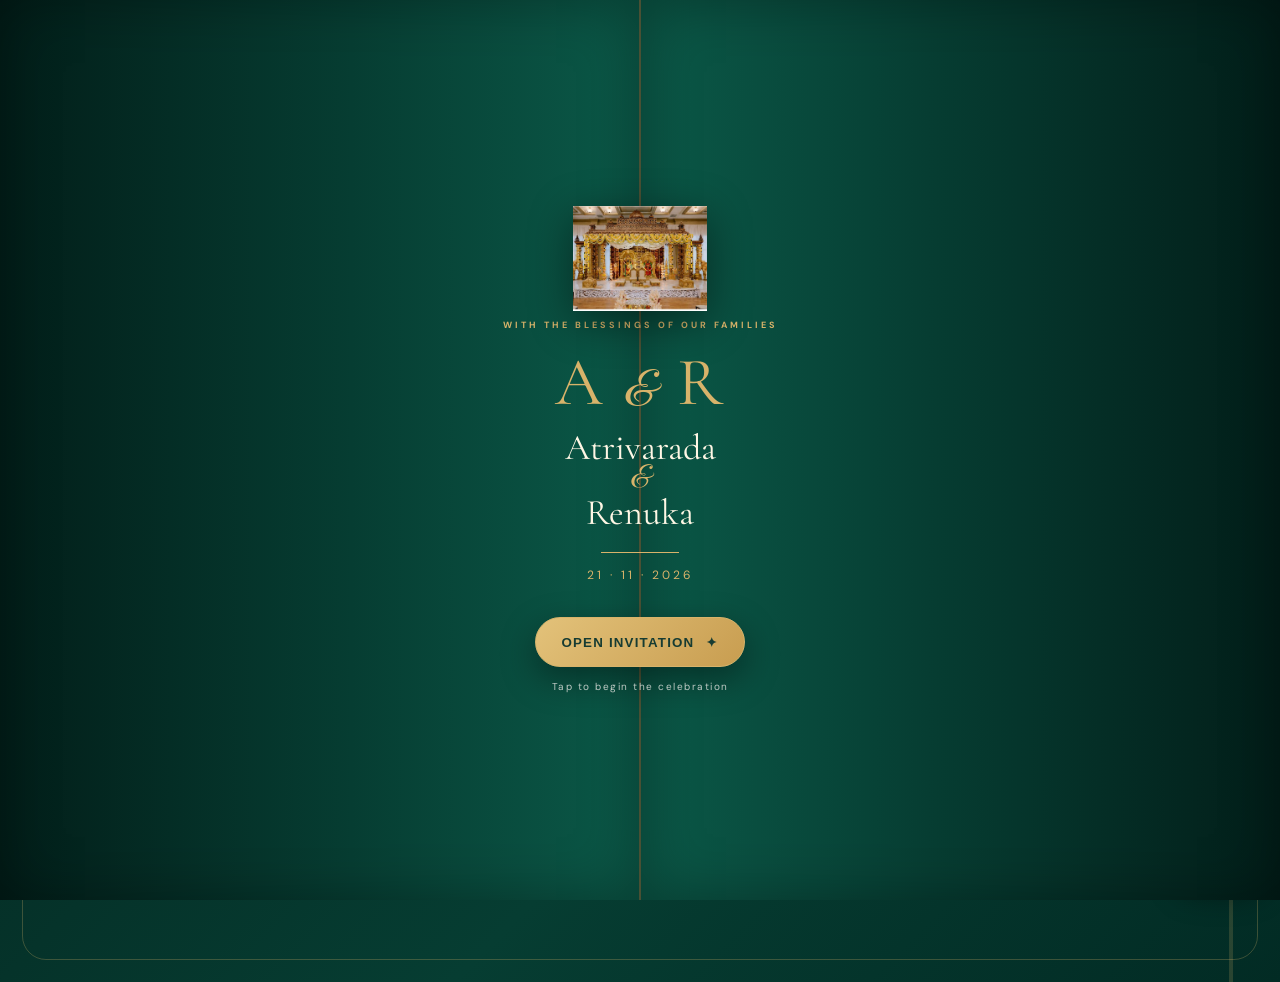
==== commit 745d5522: "changes" ====
--- a/i/atrivarada-renuka/index.html
+++ b/i/atrivarada-renuka/index.html
@@ -1,5 +1,5 @@
-```html
-<!doctype html>
+
+<!doctype>
 <html lang="en">
 <head>
   <meta charset="utf-8">
@@ -83,7 +83,7 @@
 
     <!-- Scene 3: Events -->
     <section class="screen reveal" data-section="events" id="events">
-      <div class="kicker">OUR CELEBRATIONS</div>
+      <div class="kicker">We cordially invite you to join Our Celebrations</div>
 
       <div class="event-grid">
         <article class="event">
@@ -111,6 +111,15 @@
             7:00 PM onwards<br>
             Visakhapatnam
           </p>
+          <!-- Reception buttons -->
+          <div class="actions">
+            <button class="action" id="receptionCalendarBtn" type="button">
+              Add  to Calendar
+            </button>
+            <button class="action" id="receptionDirectionsBtn" type="button">
+              Directions
+            </button>
+          </div>
         </article>
       </div>
     </section>
@@ -181,7 +190,7 @@
       <p class="note">SWIPE OR TAP TO EXPLORE ✦</p>
       <p class="note">TAP A PHOTO TO VIEW</p>
 
-      <!-- NEW: Continue to the next invitation scene -->
+      <!-- Continue from Photos to RSVP -->
       <button class="next-scene-btn"
               id="nextSceneBtn"
               type="button"
@@ -262,20 +271,8 @@
 
 </div>
 
+<!-- Main invitation logic, including the Photos-to-RSVP arrow handler -->
 <script src="invitation.js"></script>
-
-<!-- NEW: Make the collage arrow advance to the RSVP scene -->
-<script>
-  document.getElementById('nextSceneBtn')?.addEventListener('click', () => {
-    const rsvpButton = document.querySelector('[data-go="rsvp"]');
-    if (rsvpButton) {
-      rsvpButton.click();
-    } else {
-      document.getElementById('rsvp')?.classList.add('active-scene');
-    }
-  });
-</script>
 
 </body>
 </html>
-```
